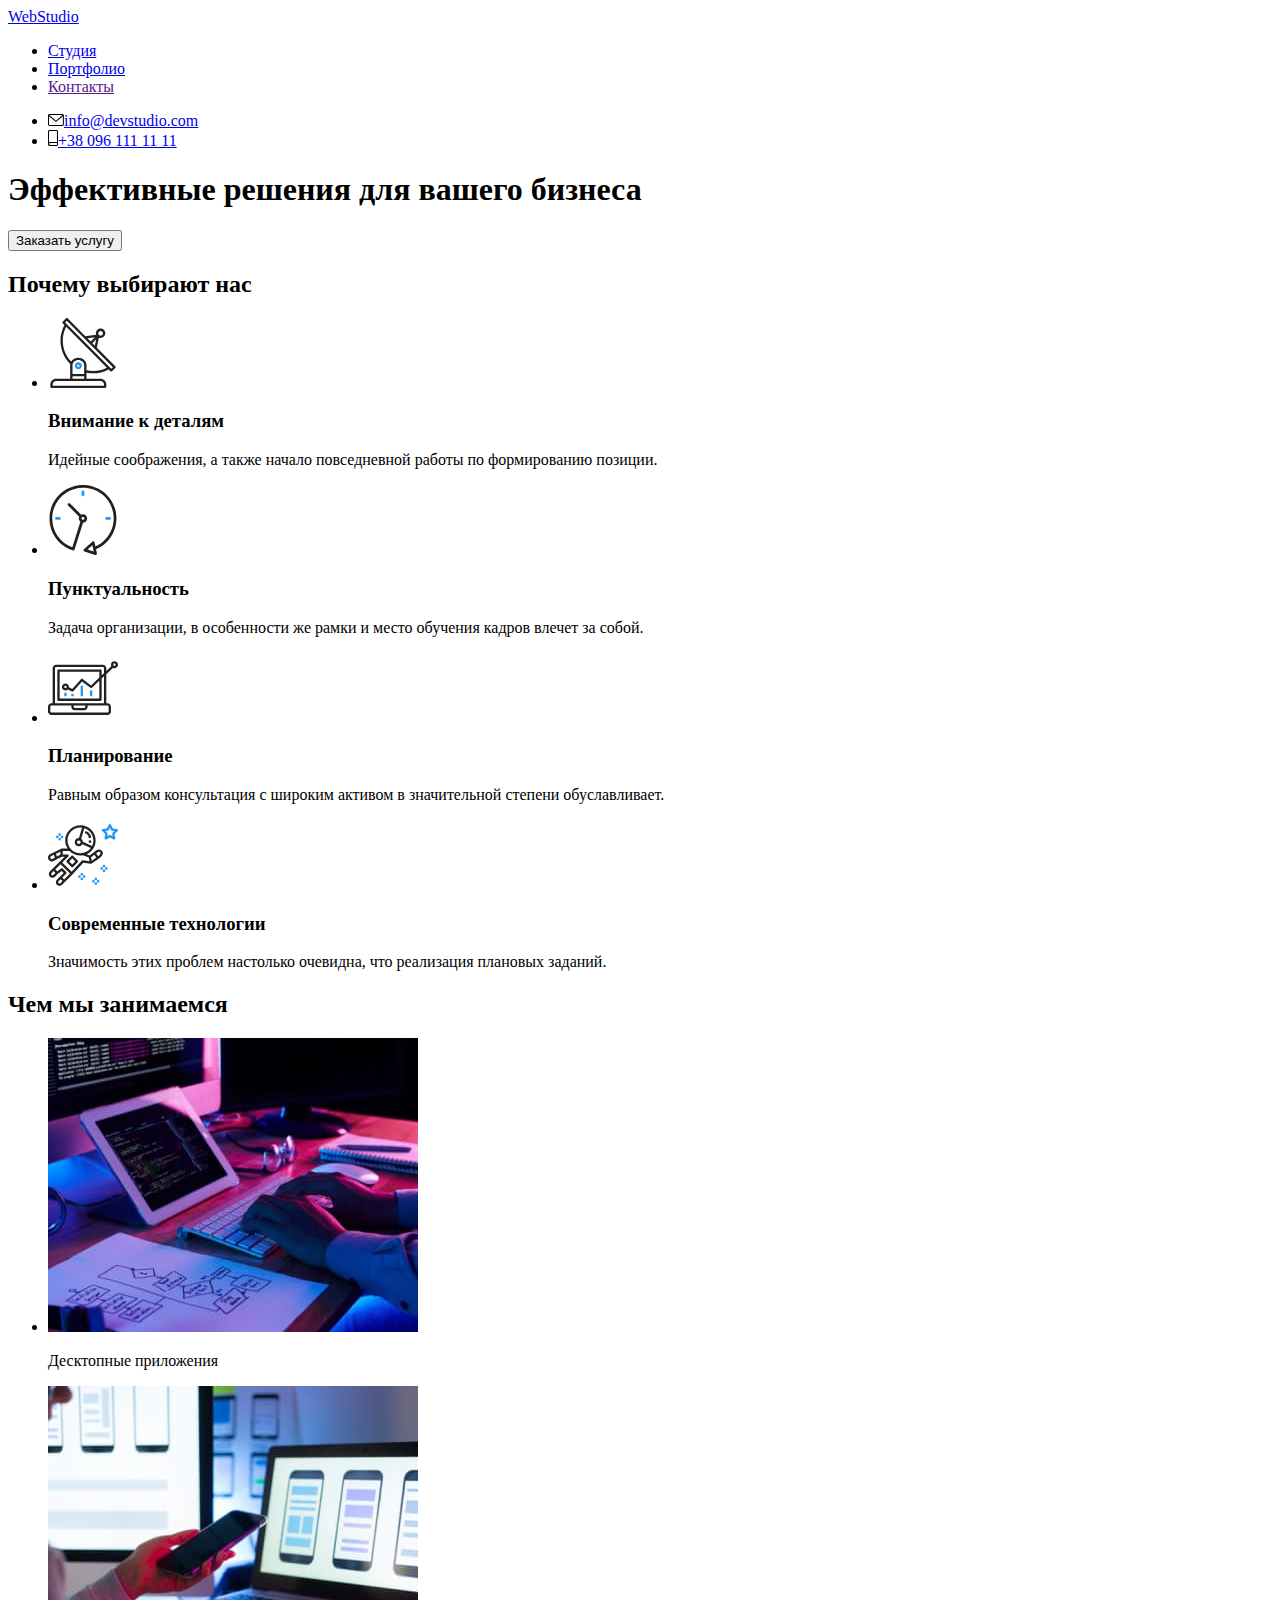
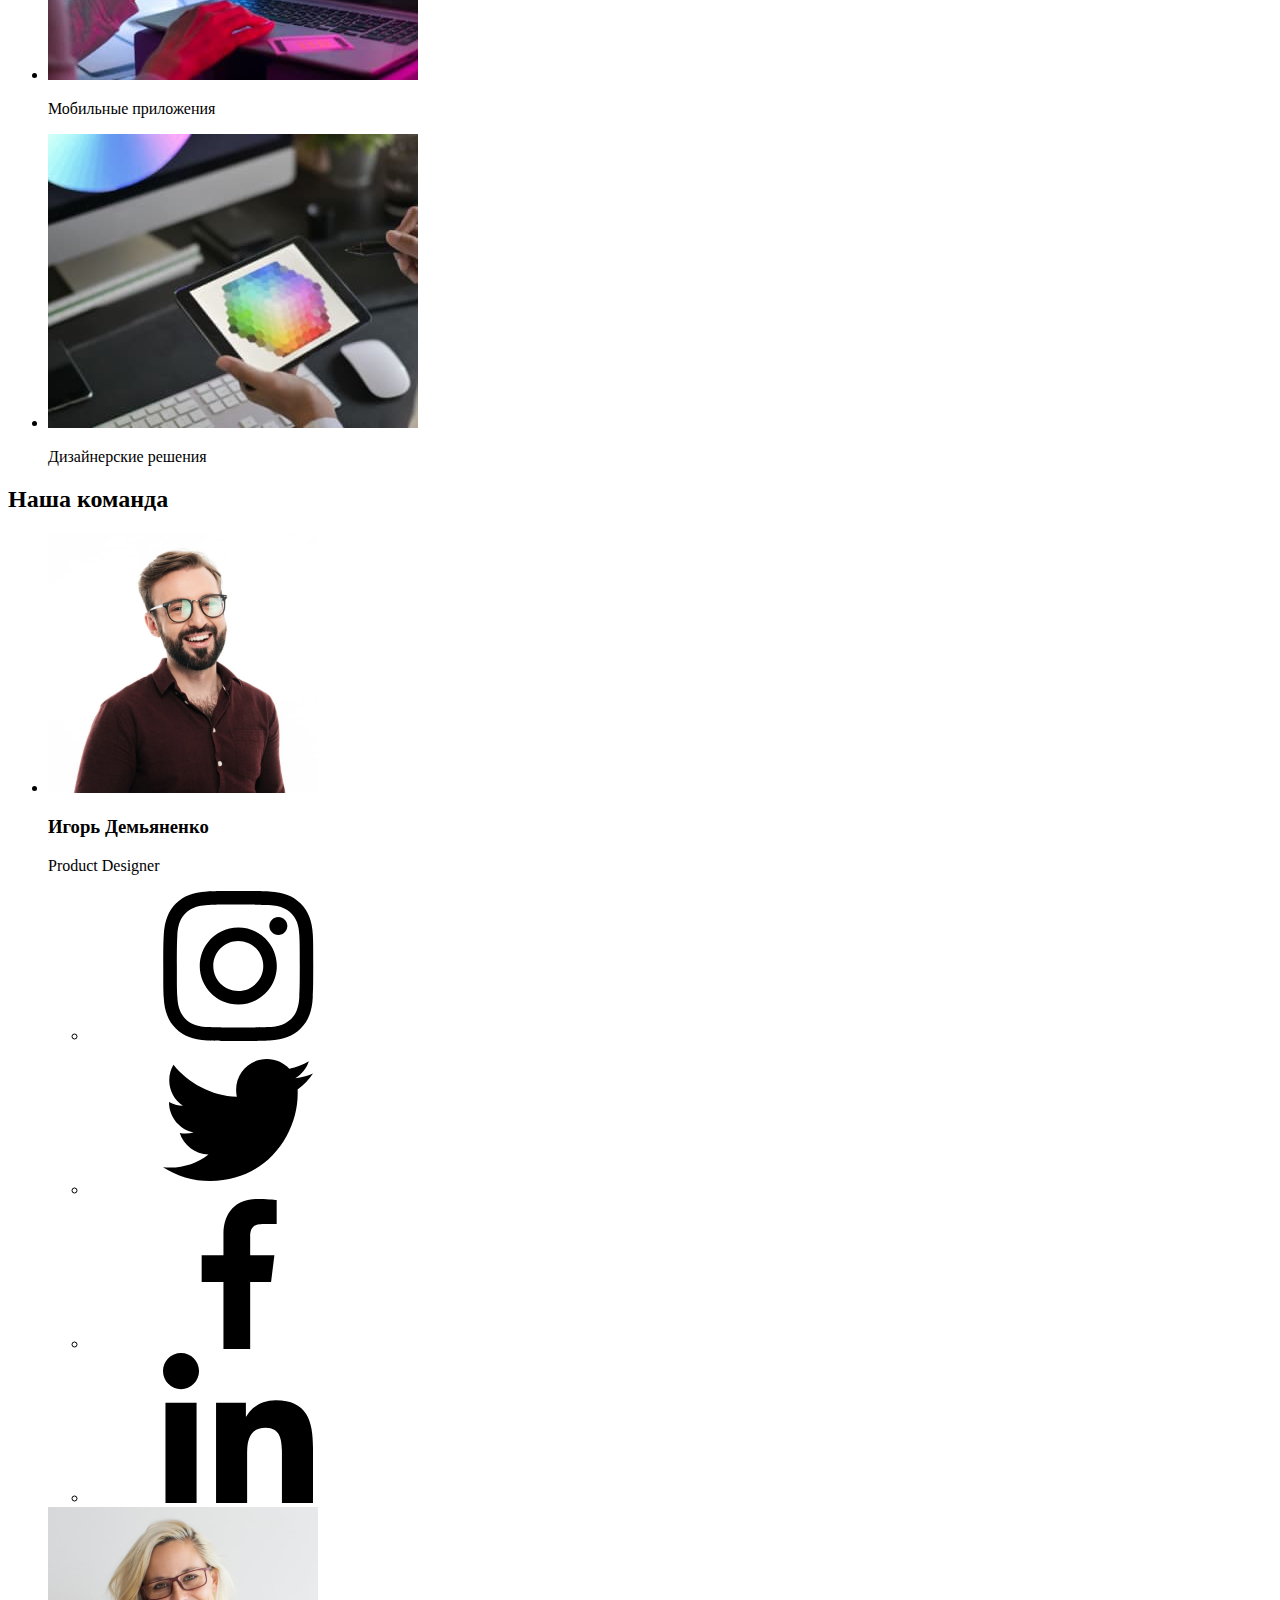
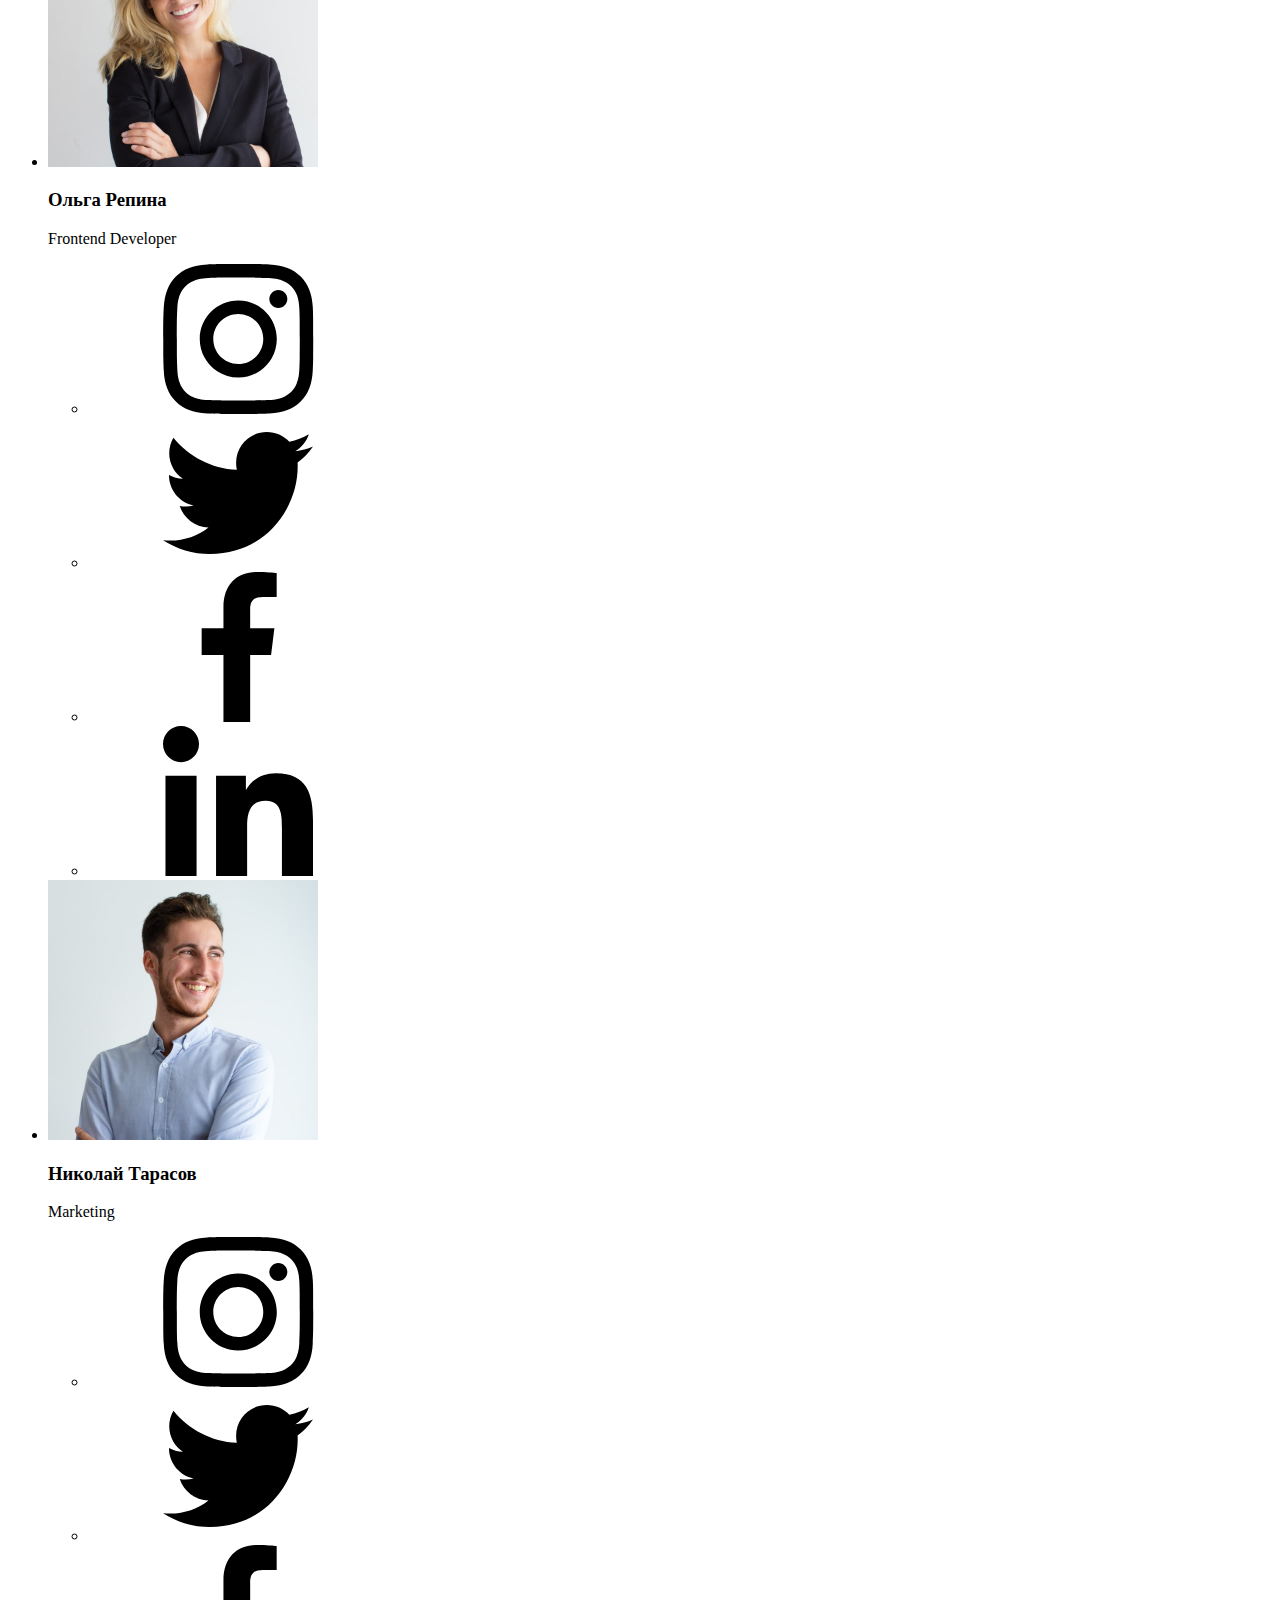
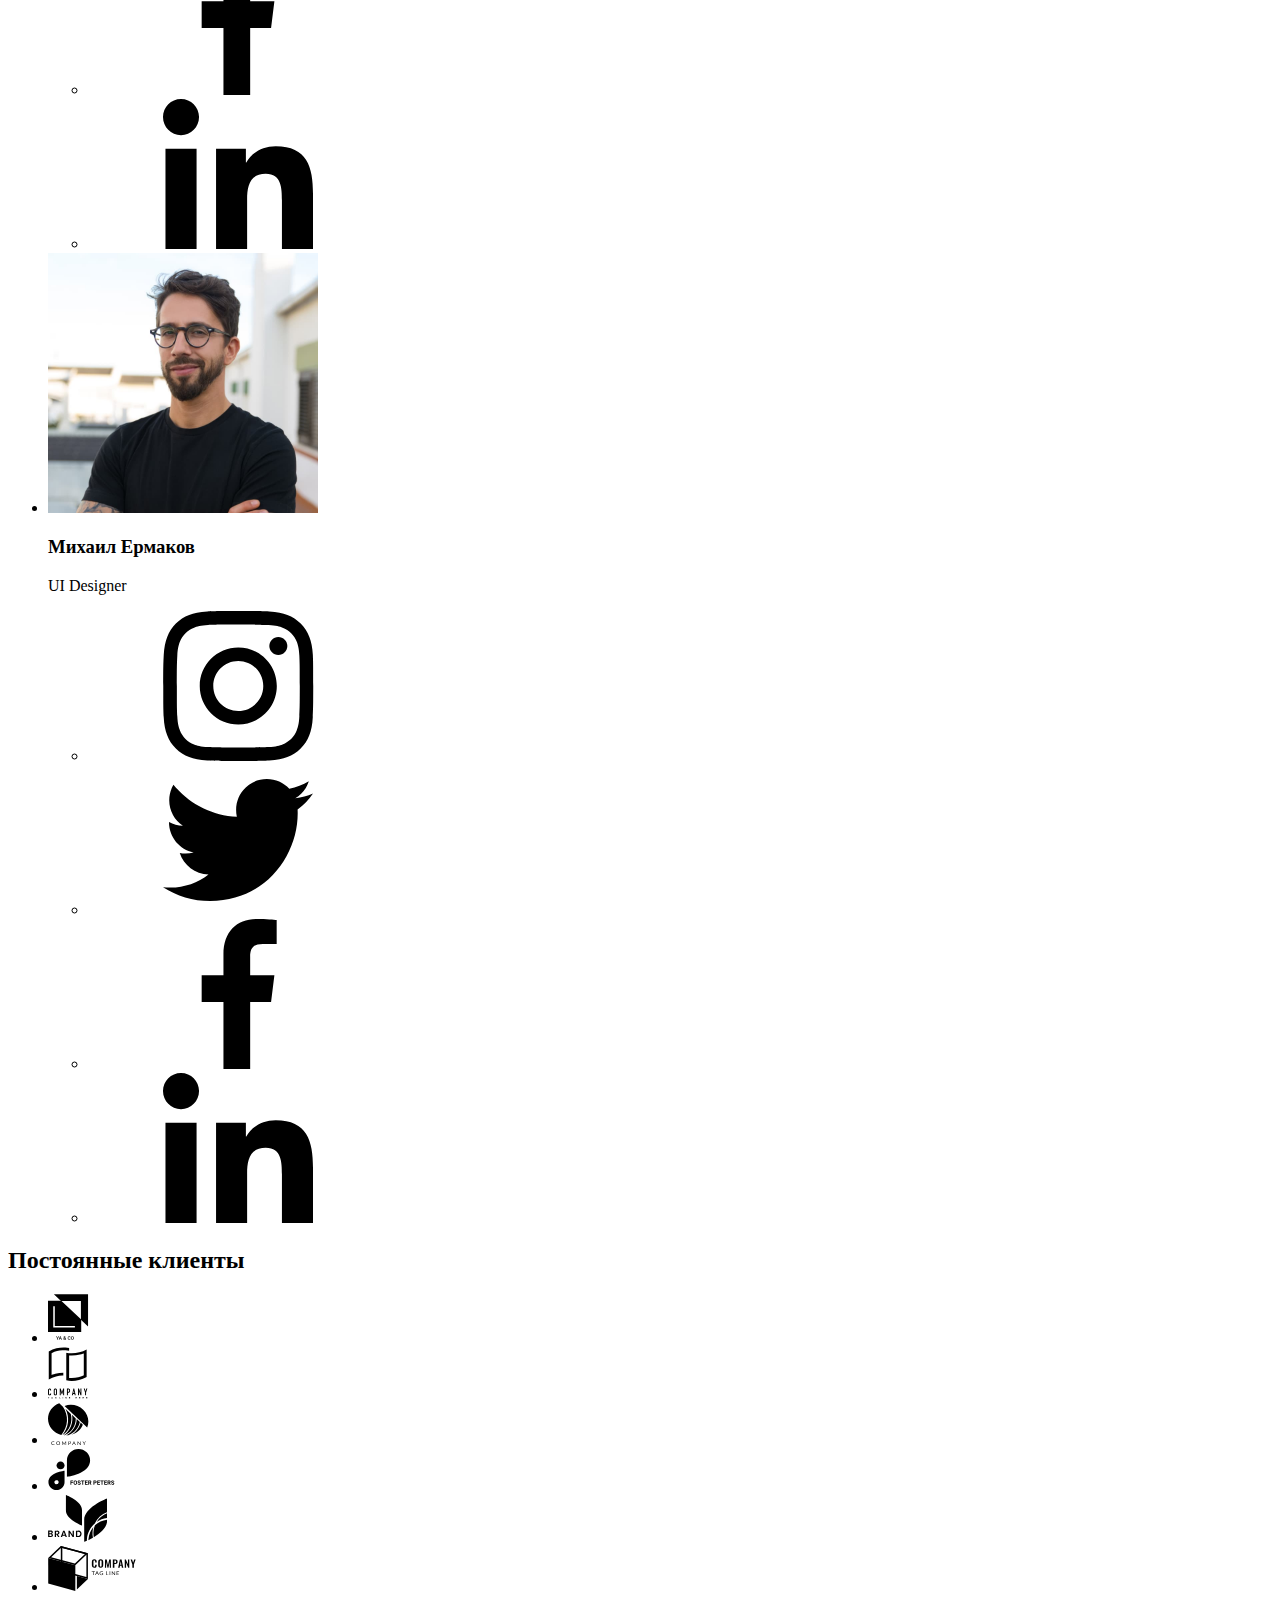
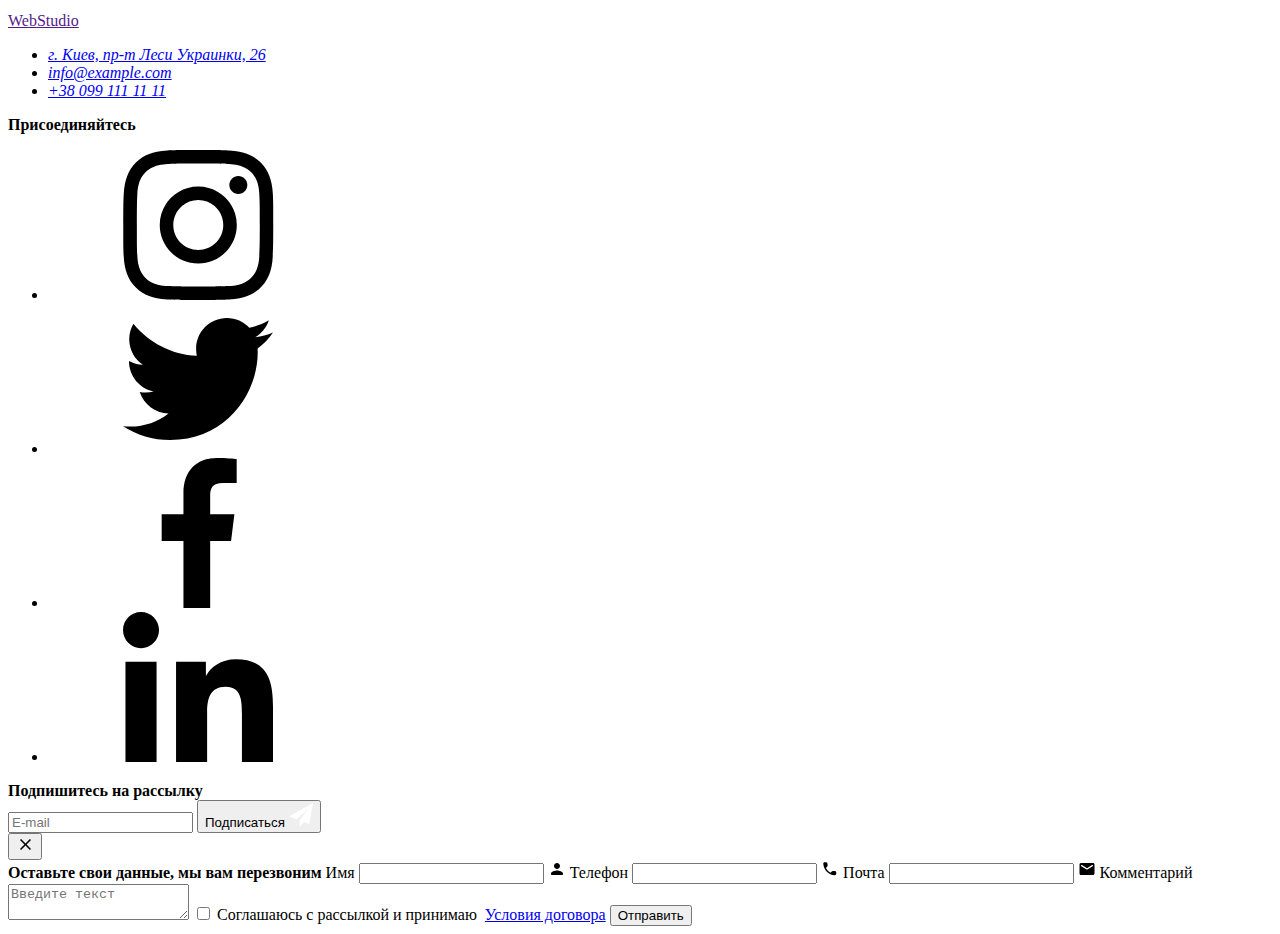
==== index.html @ 3d7a2694 "Добавлена разметка index.html; portfolio.html" ====
<!DOCTYPE html>
<html lang="ru">
  <head>
    <meta charset="UTF-8" />
    <meta http-equiv="X-UA-Compatible" content="IE=edge" />
    <meta name="viewport" content="width=device-width, initial-scale=1.0" />
    <title>Веб студия</title>
    <link rel="preconnect" href="https://fonts.gstatic.com" />
    <link
      href="https://fonts.googleapis.com/css2?family=Raleway:wght@700&family=Roboto:wght@400;500;700;900&display=swap"
      rel="stylesheet"
    />
    <link
      rel="stylesheet"
      href="https://cdnjs.cloudflare.com/ajax/libs/modern-normalize/1.0.0/modern-normalize.min.css"
      integrity="sha512-ISS7cAi1PEhQ8jnbJpJZMd29NlhNj4AWYyLOSp2CE/CsHxTCu+r+t0D2yoJudVrd0/8fTVPUVDzY5Tvli75u/g=="
      crossorigin="anonymous"
    />
    <link rel="stylesheet" href="./css/styles.css" />
  </head>
  <body>
    <!-- HEADER -->
    <header class="header">
      <div class="container">
        <nav class="nav">
          <a class="logo link" href="./index.html" lang="en">Web<span class="logo-black">Studio</span>
          </a>
          <ul class="nav-list list">
            <li class="nav-item">
              <a class="nav-link link current" href="./index.html">Студия</a>
            </li>
            <li class="nav-item">
              <a class="nav-link link" href="./portfolio.html">Портфолио</a>
            </li>
            <li class="nav-item">
              <a class="nav-link link" href="">Контакты</a>
            </li>
          </ul>
        </nav>
        <ul class="contact-list list">
          <li class="contact-item">
            <a class="contact-link link" href="mailto:info@devstudio.com">
              <svg class="contact-icon mail-icon" width="16px" height="12px">
                <use href="./images/sprite.svg#envelope"></use>
              </svg>info@devstudio.com
            </a>
          </li>
          <li class="contact-item">
            <a class="contact-link  link" href="tel:+380961111111">
              <svg class="contact-icon tel-icon" width="10px" height="16px">
                <use href="./images/sprite.svg#smartphone"></use>
              </svg>+38 096 111 11 11
            </a>
          </li>
        </ul>
      </div>
    </header>

    <main>
      <!-- HERO -->
      <section class="hero">
       <div class="container">
          <h1 class="hero-title">Эффективные решения для вашего бизнеса</h1>
          <button class="modal-button" type="button" data-modal-open>Заказать услугу</button>
       </div>
      </section>
      <!-- ABOUT -->
      <section class="about">
       <div class="container">
          <h2 class="section-title visually-hidden">Почему выбирают нас</h2>
          <ul class="about-list list">
            <li class="about-item">
              <div class="about-item-icon">
                <svg class="item-icon" width="70px" height="70px">
                  <use href="./images/sprite.svg#icon-antenna"></use>
                </svg>
              </div>
              <h3 class="about-item-title">Внимание к деталям</h3>
              <p class="about-item-description">
                Идейные соображения, а также начало повседневной работы по
                формированию позиции.
              </p>
            </li>
            <li class="about-item">
              <div class="about-item-icon">
                <svg class="item-icon" width="70px" height="70px">
                  <use href="./images/sprite.svg#icon-clock"></use>
                </svg>
              </div>
              <h3 class="about-item-title">Пунктуальность</h3>
              <p class="about-item-description">
                Задача организации, в особенности же рамки и место обучения кадров
                влечет за собой.
              </p>
            </li>
            <li class="about-item">
             <div class="about-item-icon">
                <svg class="item-icon" width="70px" height="70px">
                  <use href="./images/sprite.svg#icon-diagram"></use>
                </svg>
             </div>
              <h3 class="about-item-title">Планирование</h3>
              <p class="about-item-description">
                Равным образом консультация с широким активом в значительной
                степени обуславливает.
              </p>
            </li>
            <li class="about-item">
             <div class="about-item-icon">
                <svg class="item-icon" width="70px" height="70px">
                  <use href="./images/sprite.svg#icon-astronaut"></use>
                </svg>
             </div>
              <h3 class="about-item-title">Современные технологии</h3>
              <p class="about-item-description">
                Значимость этих проблем настолько очевидна, что реализация
                плановых заданий.
              </p>
            </li>
          </ul>
       </div>
      </section>
      <!-- SERVICES -->
      <section class="services">
        <div class="container">
          <h2 class="section-title">Чем мы занимаемся</h2>
          <ul class="services-list list">
            <li class="services-item">
              <img src="./images/services/img.jpeg" alt="верстка сайта" width="370" height="294" />
              <p class="services-item-overlay">Десктопные приложения</p>
            </li>
            <li class="services-item">
              <img src="./images/services/img-1.jpeg" alt="мобильная адаптация сайта" width="370" height="294" />
              <p class="services-item-overlay">Мобильные приложения</p>
            </li>
            <li class="services-item">
              <img src="./images/services/img-2.jpeg" alt="создание дизайна сайта" width="370" height="294" />
              <p class="services-item-overlay">Дизайнерские решения</p>
            </li>
          </ul>
        </div>
      </section>
      <!-- OUR TEAM -->
      <section class="team">
        <div class="container">
          <h2 class="section-title">Наша команда</h2>
          <ul class="team-list list">
            <li class="team-card">
              <img src="./images/team/img.jpeg" alt="Фото Игорь Демьяненко" width="270" height="260" />
              <div class="team-card-content">
                <h3 class="team-title">Игорь Демьяненко</h3>
              <p class="team-description" lang="en">Product Designer</p>
              <ul class="social-list list">
                <li class="social-list-item">
                  <a href="#" class="social-list-link link">
                    <svg class="social-list-icon team-icon">
                      <use href="./images/sprite.svg#instagram"></use>
                    </svg>
                  </a>
                </li>
                <li class="social-list-item">
                  <a href="#" class="social-list-link link">
                    <svg class="social-list-icon team-icon">
                      <use href="./images/sprite.svg#twitter"></use>
                    </svg>
                  </a>
                </li>
                <li class="social-list-item">
                  <a href="#" class="social-list-link link">
                    <svg class="social-list-icon team-icon">
                      <use href="./images/sprite.svg#facebook"></use>
                    </svg>
                  </a>
                </li>
                <li class="social-list-item">
                  <a href="#" class="social-list-link link">
                    <svg class="social-list-icon team-icon">
                      <use href="./images/sprite.svg#linkedin"></use>
                    </svg>
                  </a>
                </li>
              </ul>
              </div>
            </li>
            <li class="team-card">
              <img src="./images/team/img-1.jpeg" alt="фото Ольга Репина" width="270" height="260" />
              <div class="team-card-content">
                <h3 class="team-title">Ольга Репина</h3>
              <p class="team-description" lang="en">Frontend Developer</p>
              <ul class="social-list list">
                <li class="social-list-item">
                  <a href="#" class="social-list-link link">
                    <svg class="social-list-icon team-icon">
                      <use href="./images/sprite.svg#instagram"></use>
                    </svg>
                  </a>
                </li>
                <li class="social-list-item">
                  <a href="#" class="social-list-link link">
                    <svg class="social-list-icon team-icon">
                      <use href="./images/sprite.svg#twitter"></use>
                    </svg>
                  </a>
                </li>
                <li class="social-list-item">
                  <a href="#" class="social-list-link link">
                    <svg class="social-list-icon team-icon">
                      <use href="./images/sprite.svg#facebook"></use>
                    </svg>
                  </a>
                </li>
                <li class="social-list-item">
                  <a href="#" class="social-list-link link">
                    <svg class="social-list-icon team-icon">
                      <use href="./images/sprite.svg#linkedin"></use>
                    </svg>
                  </a>
                </li>
              </ul>
              </div>
            </li>
            <li class="team-card">
              <img src="./images/team/img-2.jpeg" alt="фото Николай Тарасов" width="270" height="260" />
              <div class="team-card-content">
                <h3 class="team-title">Николай Тарасов</h3>
              <p class="team-description" lang="en">Marketing</p>
              <ul class="social-list list">
                <li class="social-list-item">
                  <a href="#" class="social-list-link link">
                    <svg class="social-list-icon team-icon">
                      <use href="./images/sprite.svg#instagram"></use>
                    </svg>
                  </a>
                </li>
                <li class="social-list-item">
                  <a href="#" class="social-list-link link">
                    <svg class="social-list-icon team-icon">
                      <use href="./images/sprite.svg#twitter"></use>
                    </svg>
                  </a>
                </li>
                <li class="social-list-item">
                  <a href="#" class="social-list-link link">
                    <svg class="social-list-icon team-icon">
                      <use href="./images/sprite.svg#facebook"></use>
                    </svg>
                  </a>
                </li>
                <li class="social-list-item">
                  <a href="#" class="social-list-link link">
                    <svg class="social-list-icon team-icon">
                      <use href="./images/sprite.svg#linkedin"></use>
                    </svg>
                  </a>
                </li>
              </ul>
              </div>
            </li>
            <li class="team-card">
              <img src="./images/team/img-3.jpeg" alt="фото Михаил Ермаков" width="270" height="260" />
              <div class="team-card-content">
                <h3 class="team-title">Михаил Ермаков</h3>
              <p class="team-description" lang="en">UI Designer</p>
              <ul class="social-list list">
                <li class="social-list-item">
                  <a href="#" class="social-list-link link">
                    <svg class="social-list-icon team-icon">
                      <use href="./images/sprite.svg#instagram"></use>
                    </svg>
                  </a>
                </li>
                <li class="social-list-item">
                  <a href="#" class="social-list-link link">
                    <svg class="social-list-icon team-icon">
                      <use href="./images/sprite.svg#twitter"></use>
                    </svg>
                  </a>
                </li>
                <li class="social-list-item">
                  <a href="#" class="social-list-link link">
                    <svg class="social-list-icon team-icon">
                      <use href="./images/sprite.svg#facebook"></use>
                    </svg>
                  </a>
                </li>
                <li class="social-list-item">
                  <a href="#" class="social-list-link link">
                    <svg class="social-list-icon team-icon">
                      <use href="./images/sprite.svg#linkedin"></use>
                    </svg>
                  </a>
                </li>
              </ul>
              </div>
            </li>
          </ul>
        </div>
      </section>
      <!-- REGULAR CUSTOMERS -->
      <section class="customers">
        <div class="container">
          <h2 class="section-title">Постоянные клиенты</h2>
          <ul class="customer-list list">
            <li class="customer-card ">
              <a class="customer-link link" href="#">
                <svg class="icon-logo" width="44.27px" height="49.23px">
                  <use href="./images/sprite.svg#icon-logo-1" ></use>
                </svg>
              </a>
            </li>
            <li class="customer-card">
              <a class="customer-link link" href="#">
                <svg class="icon-logo" width="40px" height="52px">
                  <use href="./images/sprite.svg#icon-logo-2" ></use>
                </svg>
              </a>
            </li>
            <li class="customer-card">
              <a class="customer-link link" href="#">
                <svg class="icon-logo" width="41px" height="42.6px">
                  <use href="./images/sprite.svg#icon-logo-3" ></use>
                </svg>
              </a>
            </li>
            <li class="customer-card">
              <a class="customer-link link" href="#">
                <svg class="icon-logo" width="79.66px" height="42.02px">
                  <use href="./images/sprite.svg#icon-logo-4" ></use>
                </svg>
              </a>
            </li>
            <li class="customer-card">
              <a class="customer-link link" href="#">
                <svg class="icon-logo" width="59px" height="47px">
                  <use href="./images/sprite.svg#icon-logo-5" ></use>
                </svg>
              </a>
            </li>
            <li class="customer-card ">
              <a class="customer-link link" href="#">
                <svg class="icon-logo" width="88.48px" height="45.44px">
                  <use href="./images/sprite.svg#icon-logo-6"></use>
                </svg>
              </a>
            </li>
          </ul>
        </div>

      </section>
    </main>
    <!-- FOOTER -->
    <footer class="footer">
     <div class="container">
        <div class="footer-contacts">
          <a class="logo link" href="" lang="en">Web<span class="logo-white">Studio</span>
          </a>
          <address class="address">
            <ul class="footer-contact-list list">
              <li class="footer-contact-item">
                <a class="address-link link" href="https://goo.gl/maps/NgNXpfJPbguRKjWw9" target="_blank"
                  rel="noreferrer noopener">г. Киев, пр-т Леси Украинки, 26
                </a>
              </li>
              <li class="footer-contact-item">
                <a class="footer-contact-link link" href="mailto:info@example.com">info@example.com
                </a>
              </li>
              <li class="footer-contact-item">
                <a class="footer-contact-link link" href="tel:+380991111111">+38 099 111 11 11
                </a>
              </li>
            </ul>
          </address>
        </div>
        <div class="social">
          <b class="join">Присоединяйтесь</b>
          <ul class="social-list list">
            <li class="social-list-item">
              <a href="#" class="social-list-link link">
                <svg class="social-list-icon footer-icon">
                  <use href="./images/sprite.svg#instagram"></use>
                </svg>
              </a>
            </li>
            <li class="social-list-item">
              <a href="#" class="social-list-link link">
                <svg class="social-list-icon footer-icon">
                  <use href="./images/sprite.svg#twitter"></use>
                </svg>
              </a>
            </li>
            <li class="social-list-item">
              <a href="#" class="social-list-link link">
                <svg class="social-list-icon footer-icon">
                  <use href="./images/sprite.svg#facebook"></use>
                </svg>
              </a>
            </li>
            <li class="social-list-item">
              <a href="#" class="social-list-link link">
                <svg class="social-list-icon footer-icon">
                  <use href="./images/sprite.svg#linkedin"></use>
                </svg>
              </a>
            </li>
          </ul>
        </div>
        <div class="signup">
          <b class="join">Подпишитесь на рассылку</b>
          <div class="signup-form-wrapper">
            <form class="signup-form" action="#">
              <label class="signup-form-field">
                <input class="signup-form-input" type="email" name="user-email" placeholder="E-mail" required>
              </label>
              <button class="signup-form-btn" type="submit">
                Подписаться
                <svg class="btn-icon" width="24px" height="24px">
                  <use href="./images/sprite.svg#icon-send"></use>
                </svg>
              </button>
            </form>
          </div>
        </div>
     </div>
    </footer>
    <div class="backdrop is-hidden" data-modal>
      <div class="modal">
        <!-- <p>Lorem ipsum dolor sit, amet consectetur adipisicing elit. Expedita nisi velit voluptate ex. Distinctio, quaerat laboriosam assumenda dolores, inventore est corporis quos, expedita laudantium aperiam a? Omnis, possimus expedita? Iusto?</p> -->
        <button type="button" class="modal-close-btn" data-modal-close>
          <svg class="close-icon" width="18px"' height="18px">
            <use href="./images/sprite.svg#icon-close-black"></use>
          </svg>
        </button>
        <form action="#" class="modal-form">
          <b class="callback">Оставьте свои данные, мы вам перезвоним</b>
          <label class="modal-form-field">
            Имя
            <span class="modal-form-input-wrapper">
              <input type="text" name="user-name" class="modal-form-input" required minlength="2">
              <svg class="modal-form-icon" width="18px"' height="18px">
                <use href="./images/sprite.svg#icon-person-form"></use>
              </svg>
            </span>
          </label>
          <label class="modal-form-field">
            Телефон
            <span class="modal-form-input-wrapper">
              <input type="tel" name="user-phone" class="modal-form-input" required pattern="[0-9]{3}[0-9]{3}[0-9]{2}[0-9]{2}" title="096-111-11-11">
              <svg class="modal-form-icon" width="18px"' height="18px">
                <use href="./images/sprite.svg#icon-phone-form"></use>
              </svg>
            </span>
          </label>
          <label class="modal-form-field">
            Почта
            <span class="modal-form-input-wrapper">
              <input type="email" name="user-email" class="modal-form-input" required>
              <svg class="modal-form-icon" width="18px"' height="18px">
                <use href="./images/sprite.svg#icon-email-form"></use>
              </svg>
            </span>
          </label>
          <label class="modal-form-field">
            Комментарий
           <span class="modal-form-input-wrapper">
              <textarea name="user-message" class="modal-form-message" placeholder="Введите текст"></textarea>
           </span>
          </label>
          <input type="checkbox" id="user-term" name="user-term" class="modal-form-term visually-hidden " required>
          <label for="user-term" class="modal-form-check-desc">
            Соглашаюсь с рассылкой и принимаю&nbsp;
            <a href="#" class="term-link">Условия договора</a>
          </label>
          <button type="submit" class="modal-form-btn">Отправить</button>
        </form>
      </div>
    </div>
    <script src="./js/modal.js"></script>
  </body>
</html>
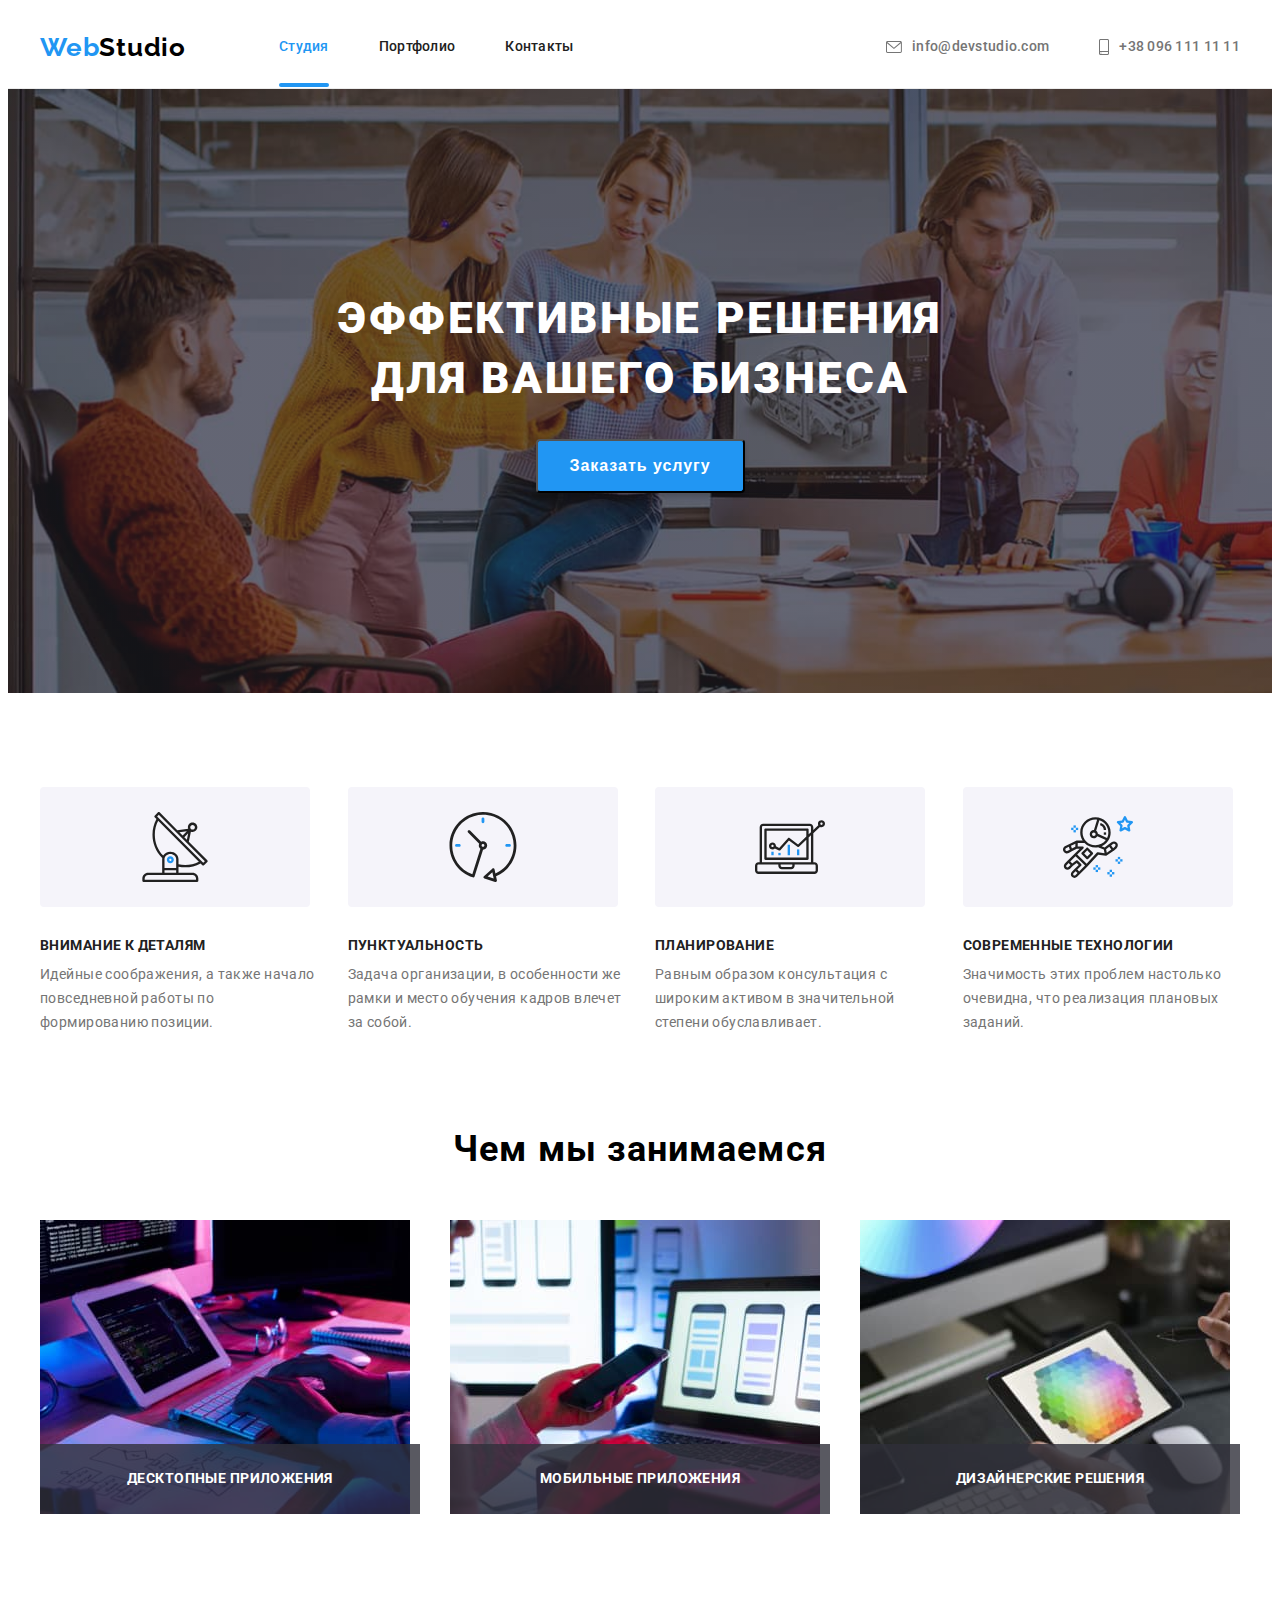
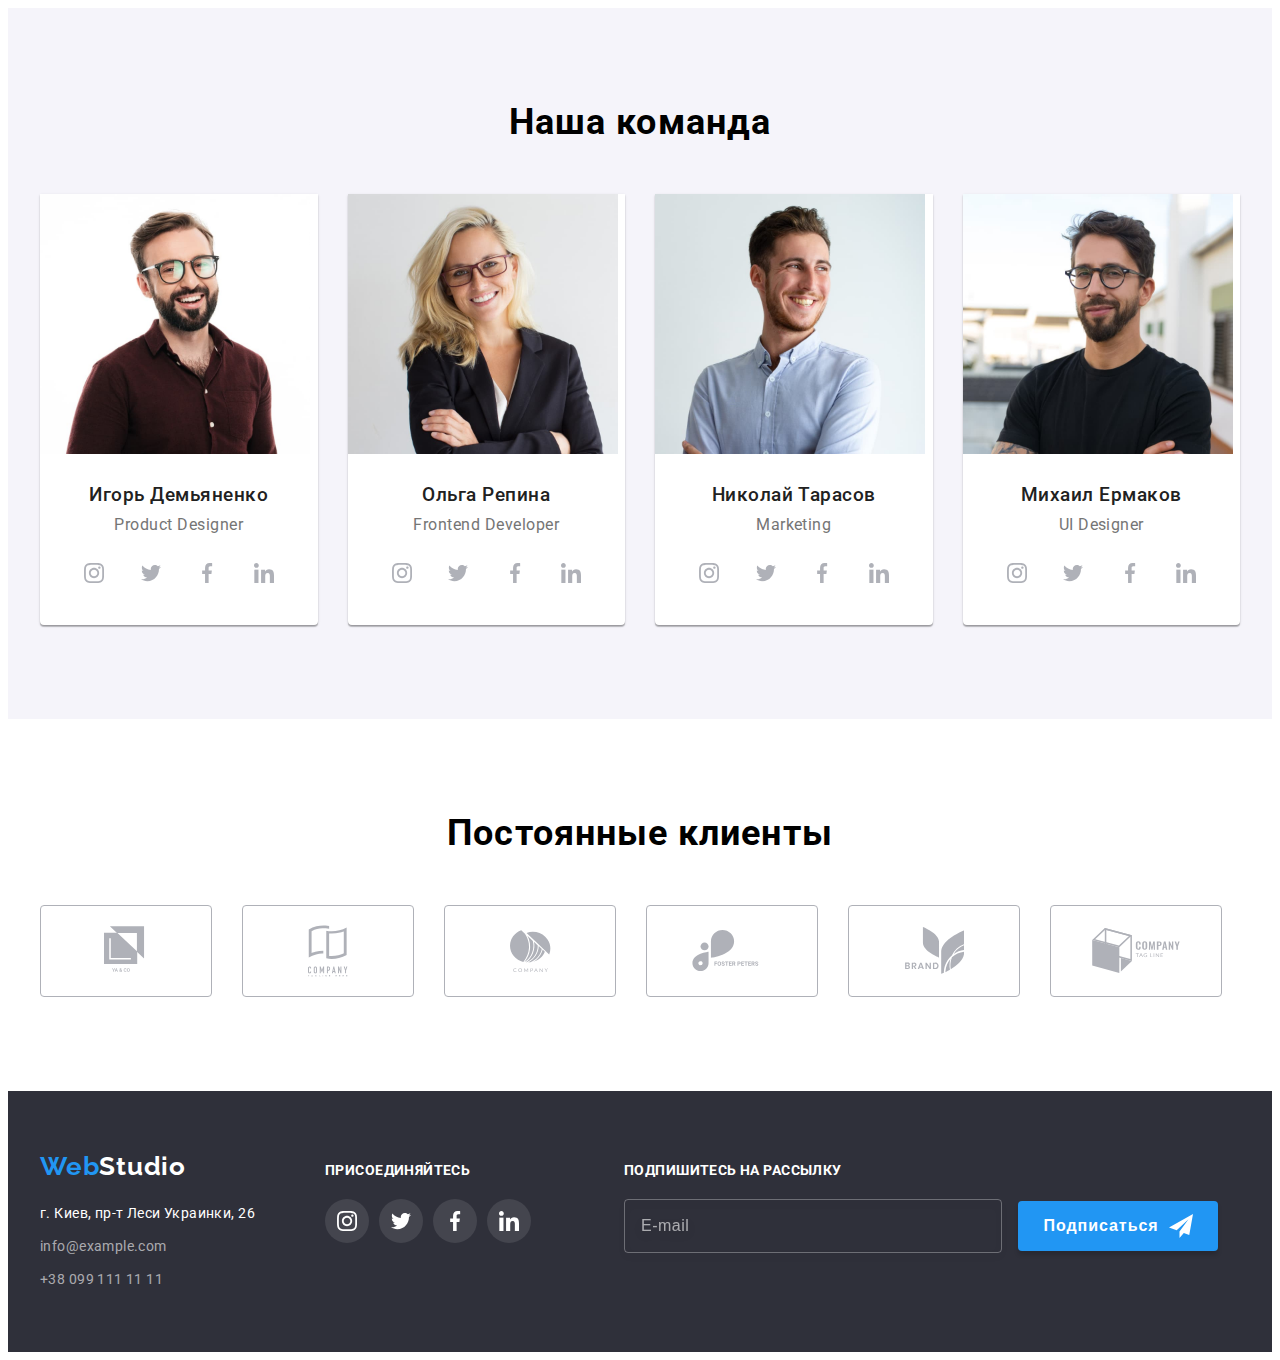
==== commit c07a1007: "проведена работа с архитектурой sass" ====
--- a/index.html
+++ b/index.html
@@ -16,7 +16,7 @@
       integrity="sha512-ISS7cAi1PEhQ8jnbJpJZMd29NlhNj4AWYyLOSp2CE/CsHxTCu+r+t0D2yoJudVrd0/8fTVPUVDzY5Tvli75u/g=="
       crossorigin="anonymous"
     />
-    <link rel="stylesheet" href="./css/styles.css" />
+    <link rel="stylesheet" href="./css/main.min.css" />
   </head>
   <body>
     <!-- HEADER -->
@@ -432,7 +432,7 @@
           </svg>
         </button>
         <form action="#" class="modal-form">
-          <b class="callback">Оставьте свои данные, мы вам перезвоним</b>
+          <b class="modal-form-title">Оставьте свои данные, мы вам перезвоним</b>
           <label class="modal-form-field">
             Имя
             <span class="modal-form-input-wrapper">
--- a/css/main.min.css
+++ b/css/main.min.css
@@ -0,0 +1,2 @@
+:root{--main-font: "Roboto", sans-serif;--secondary-font: "Raleway", sans-serif;--body-bg-dark: #2f303a;--body-bg-accent: #f5f4fa;--primary-text-color: #212121;--secondary-text-color: #757575;--accent-color: #2196f3;--white-color: #ffffff;--black-color: #000000;--section-pt: 94px;--section-pb: 94px;--card-gap: 30px;--icon-color: #afb1b8;--cubik: cubic-bezier(0.4, 0, 0.2, 1)}.visually-hidden{position:absolute !important;clip:rect(1px 1px 1px 1px);clip:rect(1px, 1px, 1px, 1px);padding:0 !important;border:0 !important;height:1px !important;width:1px !important;overflow:hidden}body{font-family:var(--main-font);background-color:var(--white-color)}h1,h2,h3,h4,h5,h6,p{margin:0}ul,ol{margin:0;padding:0}img{display:block;max-width:100%;height:auto}.link{text-decoration:none}.list{list-style:none}.address{font-style:normal}.container{width:1200px;margin:0 auto;padding-left:15px;padding-right:15px}.modal-button{min-width:200px;padding:10px 32px;border-radius:4px;box-shadow:0px 4px 4px rgba(0,0,0,0.15);background-color:var(--accent-color);font-weight:700;font-size:16px;line-height:1.87;letter-spacing:0.06em;color:var(--white-color)}.section-title{margin-bottom:50px;font-weight:700;font-size:36px;line-height:1.16;text-align:center;letter-spacing:0.03em}.social-list{display:flex;justify-content:space-between}.social-list-item{display:flex}.social-list-item:not(:last-child){margin-right:10px}.social-list-link{display:flex;align-items:center;justify-content:center;width:44px;height:44px;border-radius:50%;background-color:rgba(255,255,255,0.1);outline:none;transition:background-color 250ms var(--cubik)}.social-list-link:hover,.social-list-link:focus{background-color:var(--accent-color)}.social-list-icon{width:20px;height:20px;transition:fill 250ms var(--cubik)}.social-list-link:hover .social-list-icon,.social-list-link:focus .social-list-icon{fill:var(--white-color)}.logo{font-family:var(--secondary-font);font-weight:700;font-size:26px;line-height:1.19;letter-spacing:0.03em;color:var(--accent-color)}.nav-list .current{position:relative;color:var(--accent-color)}.current::after{position:absolute;bottom:-33px;display:block;content:"";width:100%;height:4px;background-color:var(--accent-color);border-radius:2px}.backdrop{position:fixed;top:0;left:0;width:100vw;height:100vh;background-color:rgba(0,0,0,0.2);transition:opacity 250ms var(--cubik),transform 250ms var(--cubik),visibility 250ms var(--cubik)}.modal{position:absolute;top:50%;left:50%;transform:translate(-50%, -50%);width:528px;height:581px;background-color:var(--white-color)}.modal-close-btn{position:absolute;top:8px;right:8px;width:30px;height:30px;background:var(--white-color);border:1px solid rgba(0,0,0,0.1);border-radius:50%;cursor:pointer}.modal-close-btn .close-icon{position:absolute;top:50%;left:50%;transform:translate(-50%, -50%);transition:fill 250ms var(--cubik)}.modal-close-btn:focus .close-icon,.modal-close-btn:hover .close-icon{fill:var(--accent-color)}.is-hidden{opacity:0;visibility:hidden;pointer-events:none;transform:scale(1.5)}.modal-form-title{font-weight:700;font-size:20px;line-height:1.15;text-align:center;letter-spacing:0.03em;margin-bottom:15px;color:var(--primary-text-color)}.modal-form{display:flex;flex-direction:column;padding:40px}.modal-form-field{margin-bottom:10px;font-size:12px;line-height:1.16;letter-spacing:0.01em;color:var(--secondary-text-color)}.modal-form-input-wrapper{position:relative;display:block;margin-top:4px}.modal-form-input{width:100%;height:40px;border:1px solid rgba(33,33,33,0.2);border-radius:4px;padding-left:42px;transition:border-color 250ms var(--cubik)}.modal-form-input:focus{outline:none;border-color:var(--accent-color)}.modal-form-icon{position:absolute;top:50%;left:12px;transform:translateY(-50%);transition:fill 250ms var(--cubik);cursor:pointer}.modal-form-input:focus+.modal-form-icon{fill:var(--accent-color)}.modal-form-message{width:100%;height:120px;padding:12px 16px;resize:none;border:1px solid rgba(33,33,33,0.2);border-radius:4px;transition:border-color 250ms var(--cubik)}.modal-form-message:focus{outline:none;border-color:var(--accent-color)}.modal-form-message::placeholder{font-size:12px;line-height:1.16;letter-spacing:0.01em;color:rgba(117,117,117,0.5)}.modal-form-check-desc{display:flex;align-items:center;font-size:14px;line-height:1.71;letter-spacing:0.03em;color:var(--secondary-text-color)}.modal-form-check-desc::before{display:block;content:"";width:16px;height:15px;margin-right:8px;border:2px solid var(--primary-text-color);border-radius:2px;cursor:pointer;transition:border-color 250ms var(--cubik)}.modal-form-term:focus+.modal-form-check-desc::before{border-color:var(--accent-color)}.modal-form-term:checked+.modal-form-check-desc::before{background-image:url(../images/modal/icon-check.svg);background-origin:border-box;border:transparent;border-radius:2px;background-color:var(--accent-color)}.term-link{color:var(--accent-color)}.modal-form-btn{align-self:center;min-width:200px;padding:10px 55px;margin-top:30px;font-weight:700;font-size:16px;line-height:1.87;letter-spacing:0.06em;color:var(--white-color);background:var(--accent-color);box-shadow:0px 4px 4px rgba(0,0,0,0.15);outline:none;border:none;border-radius:4px;transition:background-color 250ms var(--cubik)}.modal-form-btn:hover,.modal-form-btn:focus{background-color:#188ce8}.filter-list{display:flex;justify-content:center;margin-bottom:50px}.filter-item{display:block}.filter-list .filter-item+.filter-item{margin-left:8px}.filter-button{padding:6px 22px;border-radius:4px;border:none;font-weight:500;font-size:16px;line-height:1.62;letter-spacing:0.03em;color:var(--primary-text-color);background-color:var(--body-bg-accent);cursor:pointer;transition:background-color 250ms var(--cubik),color 250ms var(--cubik),box-shadow 250ms var(--cubik)}.filter-button:hover,.filter-button:focus{background-color:var(--accent-color);color:var(--white-color);box-shadow:0px 3px 1px rgba(0,0,0,0.1),0px 1px 2px rgba(0,0,0,0.08),0px 2px 2px rgba(0,0,0,0.12)}.nav .logo{margin-right:93px}.logo-black{color:var(--black-color)}.header{padding-top:24px;padding-bottom:25px;border-bottom:1px solid #ececec;background-color:var(--white-color)}.header .container{display:flex;align-items:center}.nav,.nav-list,.contact-list{display:flex;align-items:center;font-weight:500;font-size:14px;line-height:1.14;letter-spacing:0.02em}.nav-link{color:var(--primary-text-color);transition:color 250ms var(--cubik),fill 250ms var(--cubik)}.nav-list .nav-item+.nav-item,.contact-list .contact-item+.contact-item{margin-left:50px}.contact-list{margin-left:auto}.contact-item{display:flex;text-align:center}.nav-link:hover,.nav-link:focus,.contact-link:hover,.contact-link:focus,.contact-link:hover .contact-icon,.contact-link:focus .contact-icon{color:var(--accent-color);fill:var(--accent-color)}.contact-link{display:inline-flex;align-items:center;color:var(--secondary-text-color);transition:color 250ms var(--cubik),fill 250ms var(--cubik)}.contact-icon{margin-right:10px;align-items:center;fill:currentColor;transition:color 250ms var(--cubik),fill 250ms var(--cubik)}.hero{margin:0 auto;padding-top:200px;padding-bottom:200px;background:var(--body-bg-dark);background-image:linear-gradient(rgba(47,48,58,0.4), rgba(47,48,58,0.4)),url(../images/hero/bg.jpeg);background-repeat:no-repeat;background-size:cover;max-width:1600px}.hero .container{width:696px;text-align:center}.hero-title{margin-bottom:30px;font-weight:900;font-size:44px;line-height:1.36;text-align:center;letter-spacing:0.06em;text-transform:uppercase;color:var(--white-color)}.about{padding-top:var(--section-pt);padding-bottom:var(--section-pb)}.about-list{display:flex;flex-wrap:wrap;margin-left:calc(-1 * var(--card-gap));margin-top:calc(-1 * var(--card-gap))}.about-item{flex-basis:calc(100% / 4 - var(--card-gap));margin-left:var(--card-gap);margin-top:var(--card-gap)}.about-item-icon{display:flex;align-items:center;justify-content:center;width:270px;height:120px;margin-bottom:30px;background-color:var(--body-bg-accent);border-radius:4px}.about-item-title{margin-bottom:10px;font-size:14px;letter-spacing:0.03em;font-weight:700;line-height:1.17;text-transform:uppercase;color:var(--primary-text-color)}.about-item-description{font-size:14px;letter-spacing:0.03em;line-height:1.71;color:var(--secondary-text-color)}.services{padding-bottom:var(--section-pb)}.services-list{display:flex;flex-wrap:wrap;margin-left:calc(-1 * var(--card-gap));margin-top:calc(-1 * var(--card-gap))}.services-item{position:relative;flex-basis:calc(100% / 3 - var(--card-gap));margin-left:var(--card-gap);margin-top:var(--card-gap)}.services-item-overlay{position:absolute;display:flex;align-items:center;justify-content:center;bottom:0;left:0;width:100%;height:70px;font-weight:700;font-size:14px;line-height:1.14;letter-spacing:0.03em;text-transform:uppercase;color:#ffffff;background-color:rgba(47,48,58,0.8)}.team{padding-top:var(--section-pt);padding-bottom:var(--section-pb);background-color:var(--body-bg-accent)}.team-list{display:flex;flex-wrap:wrap;margin-left:calc(-1 * var(--card-gap));margin-top:calc(-1 * var(--card-gap))}.team-card{flex-basis:calc(100% / 4 - var(--card-gap));margin-left:var(--card-gap);margin-top:var(--card-gap);font-size:16px;line-height:1.18;text-align:center;letter-spacing:0.03em;background-color:var(--white-color);box-shadow:0px 1px 3px rgba(0,0,0,0.12),0px 1px 1px rgba(0,0,0,0.14),0px 2px 1px rgba(0,0,0,0.2);border-radius:0px 0px 4px 4px}.team-card-content{padding-top:var(--card-gap);padding-bottom:var(--card-gap);padding-left:32px;padding-right:32px}.team-title{margin-bottom:10px;font-weight:500;color:var(--primary-text-color)}.team-description{margin-bottom:16px;color:var(--secondary-text-color)}.team-icon{fill:var(--icon-color)}.customers{padding-top:var(--section-pt);padding-bottom:var(--section-pb)}.customer-list{display:flex;flex-wrap:wrap;align-items:center}.customer-list .customer-card+.customer-card{margin-left:var(--card-gap)}.customer-link{display:flex;justify-content:center;align-items:center;width:170px;height:90px;border:1px solid var(--icon-color);border-radius:4px;transition:border-color 250ms var(--cubik)}.customer-link:hover,.customer-link:focus{border-color:var(--accent-color)}.icon-logo{fill:var(--icon-color);transition:fill 250ms var(--cubik)}.customer-link:hover .icon-logo,.customer-link:focus .icon-logo{fill:var(--accent-color)}.footer{margin:0 auto;padding-top:60px;padding-bottom:60px;background:var(--body-bg-dark)}.footer .container{display:flex;align-items:baseline}.footer-contact-list{margin-bottom:-9px}.footer-contact-item{margin-bottom:9px}.logo-white{display:inline-block;margin-bottom:20px;color:var(--white-color)}.address{font-size:14px;line-height:1.71;letter-spacing:0.03em}.address-link{color:var(--white-color)}.footer-contact-link{color:rgba(255,255,255,0.6)}.social{margin-left:70px}.join{display:block;margin-bottom:20px;font-weight:700;font-size:14px;line-height:1.14;letter-spacing:00.03em;text-transform:uppercase;color:var(--white-color)}.footer-icon{fill:var(--white-color)}.signup{margin-left:93px}.signup-form-input{height:50px;min-width:358px;margin-right:12px;padding-left:16px;font-size:16px;line-height:1.25;letter-spacing:0.03em;color:var(--white-color);background-color:transparent;outline:none;border:1px solid rgba(255,255,255,0.3);filter:drop-shadow(0px 4px 4px rgba(0,0,0,0.15));border-radius:4px;transition:border-color 250ms var(--cubik)}.signup-form-input:focus{border-color:var(--accent-color)}.signup-form-input::placeholder{font-size:16px;line-height:1.25;letter-spacing:0.03em;color:rgba(255,255,255,0.6)}.signup-form-btn{display:inline-flex;align-items:center;justify-content:center;width:200px;height:50px;font-weight:700;font-size:16px;line-height:1.87;text-align:center;letter-spacing:0.06em;color:var(--white-color);background:var(--accent-color);box-shadow:0px 4px 4px rgba(0,0,0,0.15);outline:none;border:none;border-radius:4px;cursor:pointer;transition:background-color 250ms var(--cubik)}.btn-icon{margin-left:10px}.signup-form-btn:hover,.signup-form-btn:focus{background-color:#188ce8}.gallery{padding-top:var(--section-pt);padding-bottom:var(--section-pb)}.gallery-list{display:flex;flex-wrap:wrap;margin-top:calc(-1 * var(--card-gap));margin-left:calc(-1 * var(--card-gap))}.gallery-card{flex-basis:calc(100% / 3 - var(--card-gap));margin-left:var(--card-gap);margin-top:var(--card-gap);border:0;background-color:var(--white-color);transition:box-shadow 250ms var(--cubik)}.gallery-card:hover{box-shadow:0px 1px 1px rgba(0,0,0,0.12),0px 4px 4px rgba(0,0,0,0.06),1px 4px 6px rgba(0,0,0,0.16)}.card-thumb{position:relative;overflow:hidden}.card-thumb-overlay{position:absolute;top:0;left:0;width:100%;height:100%;font-size:18px;line-height:1.56;letter-spacing:0.03em;color:var(--white-color);padding:63px 24px;background-color:rgba(33,150,243,0.9);overflow:scroll;transform:translateY(100%);transition:transform 250ms var(--cubik)}.card-link:hover .card-thumb-overlay,.card-link:focus .card-thumb-overlay{transform:translateY(0)}.card-content{padding:20px 24px;border:1px solid #eeeeee;border-top:none}.gallery-card-title{font-weight:700;font-size:18px;line-height:2;letter-spacing:0.06em;color:var(--primary-text-color)}.gallery-card-description{font-size:16px;line-height:1.87;letter-spacing:0.03em;color:var(--secondary-text-color)}
+/*# sourceMappingURL=main.min.css.map */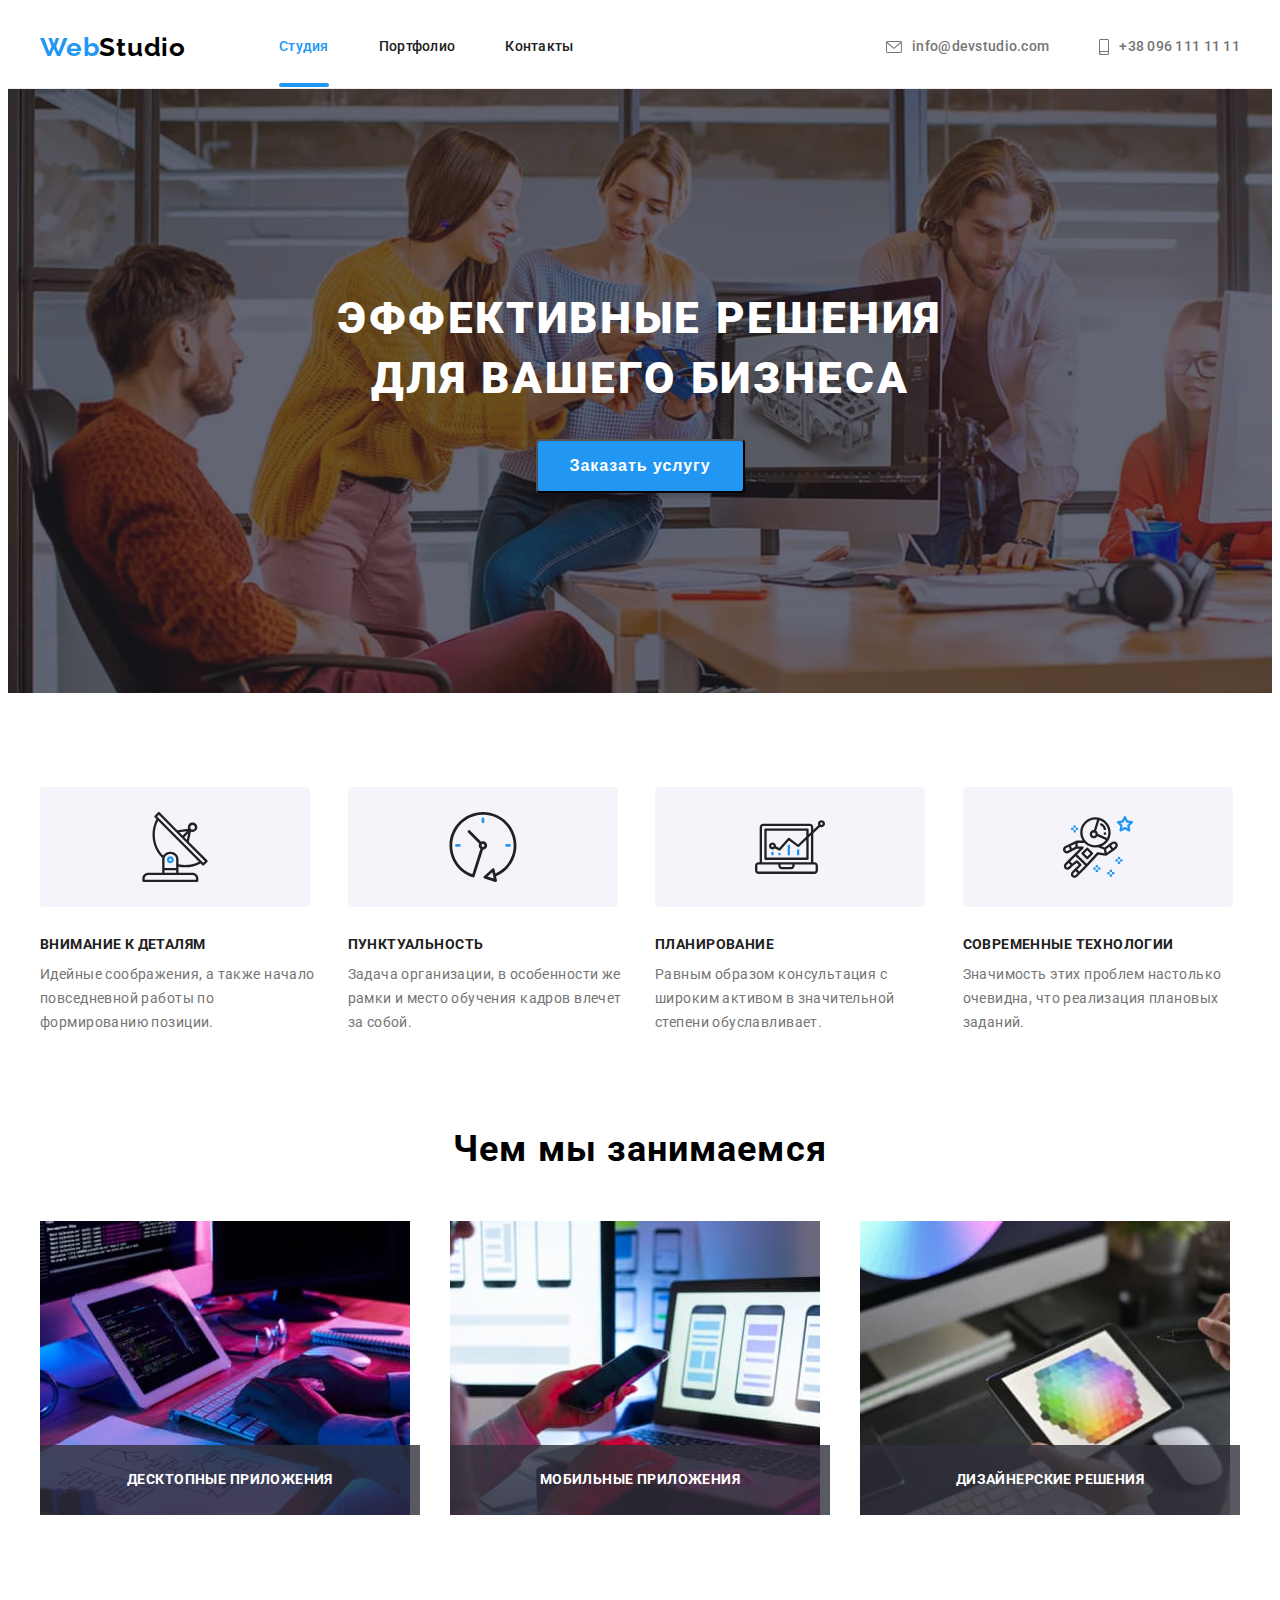
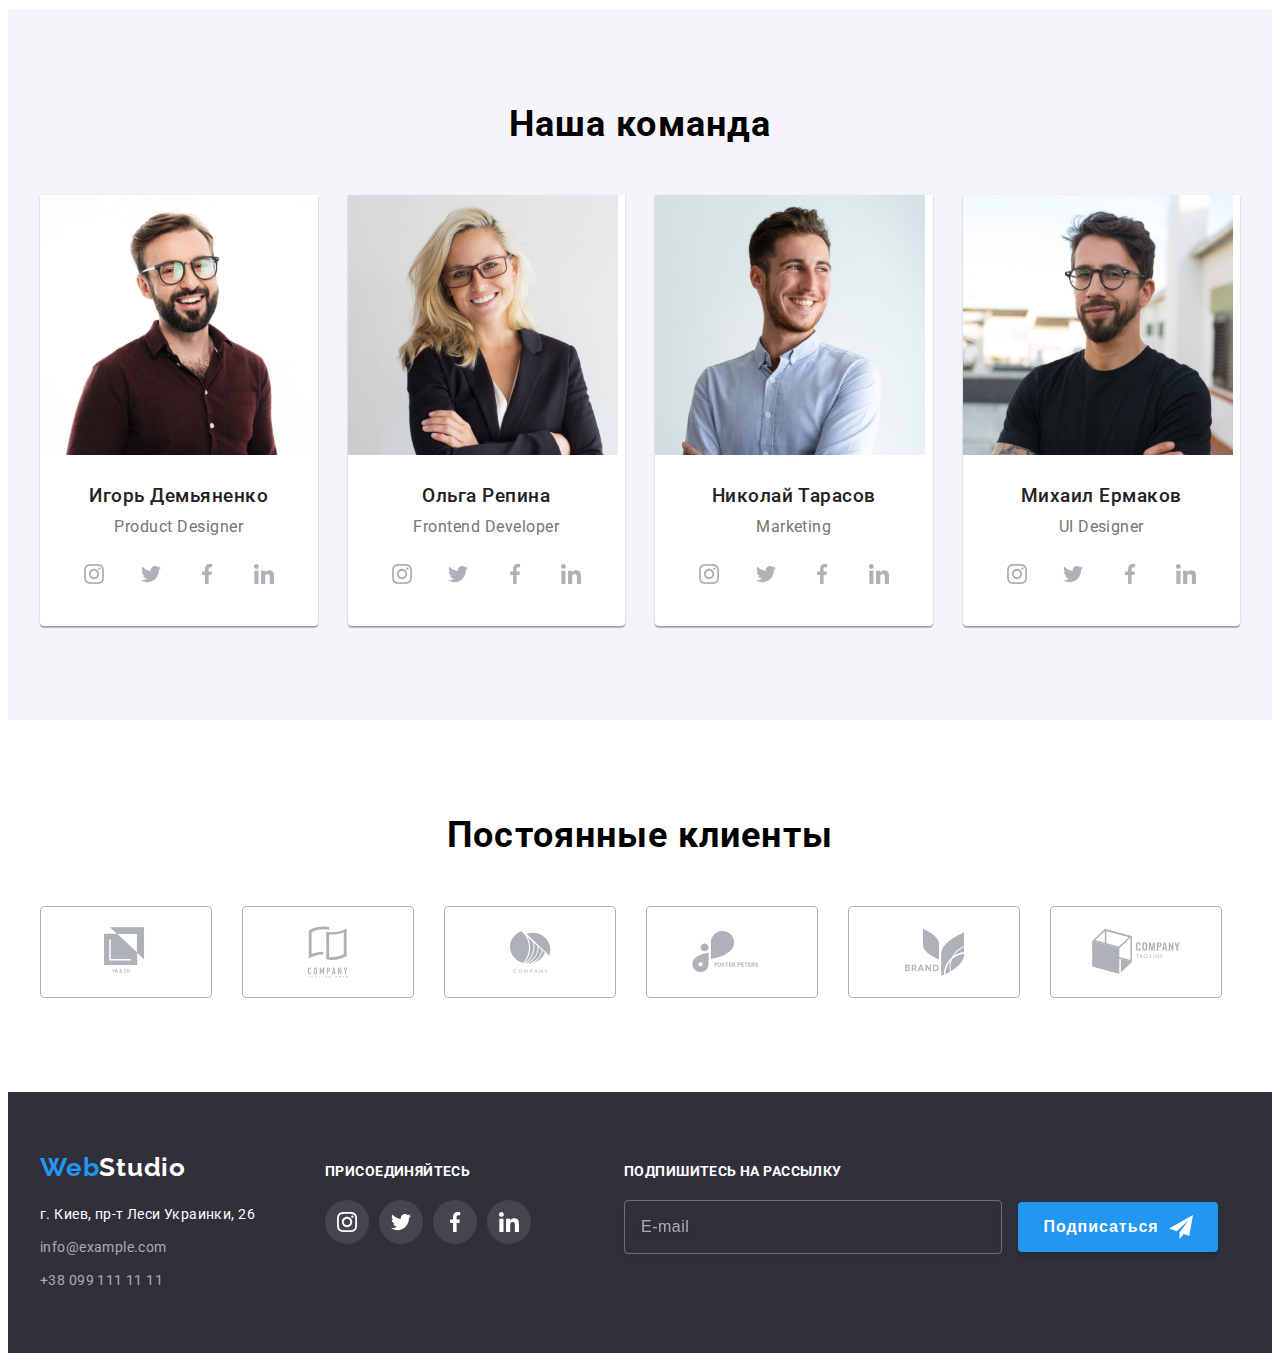
==== commit 152174b9: "переименование классов по методологии BEM" ====
--- a/index.html
+++ b/index.html
@@ -23,31 +23,31 @@
     <header class="header">
       <div class="container">
         <nav class="nav">
-          <a class="logo link" href="./index.html" lang="en">Web<span class="logo-black">Studio</span>
+          <a class="logo link" href="./index.html" lang="en">Web<span class="logo_theme_light">Studio</span>
           </a>
-          <ul class="nav-list list">
-            <li class="nav-item">
-              <a class="nav-link link current" href="./index.html">Студия</a>
-            </li>
-            <li class="nav-item">
-              <a class="nav-link link" href="./portfolio.html">Портфолио</a>
-            </li>
-            <li class="nav-item">
-              <a class="nav-link link" href="">Контакты</a>
+          <ul class="menu list">
+            <li class="menu__item">
+              <a class="menu__link link current" href="./index.html">Студия</a>
+            </li>
+            <li class="menu__item">
+              <a class="menu__link link" href="./portfolio.html">Портфолио</a>
+            </li>
+            <li class="menu__item">
+              <a class="menu__link link" href="">Контакты</a>
             </li>
           </ul>
         </nav>
         <ul class="contact-list list">
-          <li class="contact-item">
-            <a class="contact-link link" href="mailto:info@devstudio.com">
-              <svg class="contact-icon mail-icon" width="16px" height="12px">
+          <li class="contact-list__item">
+            <a class="contact-list__link link" href="mailto:info@devstudio.com">
+              <svg class="contact-list__icon mail-icon" width="16px" height="12px">
                 <use href="./images/sprite.svg#envelope"></use>
               </svg>info@devstudio.com
             </a>
           </li>
-          <li class="contact-item">
-            <a class="contact-link  link" href="tel:+380961111111">
-              <svg class="contact-icon tel-icon" width="10px" height="16px">
+          <li class="contact-list__item">
+            <a class="contact-list__link  link" href="tel:+380961111111">
+              <svg class="contact-list__icon tel-icon" width="10px" height="16px">
                 <use href="./images/sprite.svg#smartphone"></use>
               </svg>+38 096 111 11 11
             </a>
@@ -60,7 +60,7 @@
       <!-- HERO -->
       <section class="hero">
        <div class="container">
-          <h1 class="hero-title">Эффективные решения для вашего бизнеса</h1>
+          <h1 class="hero__title">Эффективные решения для вашего бизнеса</h1>
           <button class="modal-button" type="button" data-modal-open>Заказать услугу</button>
        </div>
       </section>
@@ -69,50 +69,50 @@
        <div class="container">
           <h2 class="section-title visually-hidden">Почему выбирают нас</h2>
           <ul class="about-list list">
-            <li class="about-item">
-              <div class="about-item-icon">
+            <li class="about-list__item">
+              <div class="about-list__icon">
                 <svg class="item-icon" width="70px" height="70px">
                   <use href="./images/sprite.svg#icon-antenna"></use>
                 </svg>
               </div>
-              <h3 class="about-item-title">Внимание к деталям</h3>
-              <p class="about-item-description">
+              <h3 class="about-list__title">Внимание к деталям</h3>
+              <p class="about-list__description">
                 Идейные соображения, а также начало повседневной работы по
                 формированию позиции.
               </p>
             </li>
-            <li class="about-item">
-              <div class="about-item-icon">
+            <li class="about-list__item">
+              <div class="about-list__icon">
                 <svg class="item-icon" width="70px" height="70px">
                   <use href="./images/sprite.svg#icon-clock"></use>
                 </svg>
               </div>
-              <h3 class="about-item-title">Пунктуальность</h3>
-              <p class="about-item-description">
+              <h3 class="about-list__title">Пунктуальность</h3>
+              <p class="about-list__description">
                 Задача организации, в особенности же рамки и место обучения кадров
                 влечет за собой.
               </p>
             </li>
-            <li class="about-item">
-             <div class="about-item-icon">
+            <li class="about-list__item">
+              <div class="about-list__icon">
                 <svg class="item-icon" width="70px" height="70px">
                   <use href="./images/sprite.svg#icon-diagram"></use>
                 </svg>
              </div>
-              <h3 class="about-item-title">Планирование</h3>
-              <p class="about-item-description">
+              <h3 class="about-list__title">Планирование</h3>
+              <p class="about-list__description">
                 Равным образом консультация с широким активом в значительной
                 степени обуславливает.
               </p>
             </li>
-            <li class="about-item">
-             <div class="about-item-icon">
+            <li class="about-list__item">
+              <div class="about-list__icon">
                 <svg class="item-icon" width="70px" height="70px">
                   <use href="./images/sprite.svg#icon-astronaut"></use>
                 </svg>
              </div>
-              <h3 class="about-item-title">Современные технологии</h3>
-              <p class="about-item-description">
+              <h3 class="about-list__title">Современные технологии</h3>
+              <p class="about-list__description">
                 Значимость этих проблем настолько очевидна, что реализация
                 плановых заданий.
               </p>
@@ -125,17 +125,17 @@
         <div class="container">
           <h2 class="section-title">Чем мы занимаемся</h2>
           <ul class="services-list list">
-            <li class="services-item">
+            <li class="services-list__item">
               <img src="./images/services/img.jpeg" alt="верстка сайта" width="370" height="294" />
-              <p class="services-item-overlay">Десктопные приложения</p>
-            </li>
-            <li class="services-item">
+              <p class="services-list__item-overlay">Десктопные приложения</p>
+            </li>
+            <li class="services-list__item">
               <img src="./images/services/img-1.jpeg" alt="мобильная адаптация сайта" width="370" height="294" />
-              <p class="services-item-overlay">Мобильные приложения</p>
-            </li>
-            <li class="services-item">
+              <p class="services-list__item-overlay">Мобильные приложения</p>
+            </li>
+            <li class="services-list__item">
               <img src="./images/services/img-2.jpeg" alt="создание дизайна сайта" width="370" height="294" />
-              <p class="services-item-overlay">Дизайнерские решения</p>
+              <p class="services-list__item-overlay">Дизайнерские решения</p>
             </li>
           </ul>
         </div>
@@ -145,36 +145,36 @@
         <div class="container">
           <h2 class="section-title">Наша команда</h2>
           <ul class="team-list list">
-            <li class="team-card">
+            <li class="team-list__card">
               <img src="./images/team/img.jpeg" alt="Фото Игорь Демьяненко" width="270" height="260" />
-              <div class="team-card-content">
-                <h3 class="team-title">Игорь Демьяненко</h3>
-              <p class="team-description" lang="en">Product Designer</p>
+              <div class="team-list__card-content">
+                <h3 class="team-list__title">Игорь Демьяненко</h3>
+                <p class="team-list__description" lang="en">Product Designer</p>
               <ul class="social-list list">
-                <li class="social-list-item">
-                  <a href="#" class="social-list-link link">
-                    <svg class="social-list-icon team-icon">
+                <li class="social-list__item">
+                  <a href="#" class="social-list__link link">
+                    <svg class="social-list__icon team-list__icon">
                       <use href="./images/sprite.svg#instagram"></use>
                     </svg>
                   </a>
                 </li>
-                <li class="social-list-item">
-                  <a href="#" class="social-list-link link">
-                    <svg class="social-list-icon team-icon">
+                <li class="social-list__item">
+                  <a href="#" class="social-list__link link">
+                    <svg class="social-list__icon team-list__icon">
                       <use href="./images/sprite.svg#twitter"></use>
                     </svg>
                   </a>
                 </li>
-                <li class="social-list-item">
-                  <a href="#" class="social-list-link link">
-                    <svg class="social-list-icon team-icon">
+                <li class="social-list__item">
+                  <a href="#" class="social-list__link link">
+                    <svg class="social-list__icon team-list__icon">
                       <use href="./images/sprite.svg#facebook"></use>
                     </svg>
                   </a>
                 </li>
-                <li class="social-list-item">
-                  <a href="#" class="social-list-link link">
-                    <svg class="social-list-icon team-icon">
+                <li class="social-list__item">
+                  <a href="#" class="social-list__link link">
+                    <svg class="social-list__icon team-list__icon">
                       <use href="./images/sprite.svg#linkedin"></use>
                     </svg>
                   </a>
@@ -182,36 +182,36 @@
               </ul>
               </div>
             </li>
-            <li class="team-card">
+            <li class="team-list__card">
               <img src="./images/team/img-1.jpeg" alt="фото Ольга Репина" width="270" height="260" />
-              <div class="team-card-content">
-                <h3 class="team-title">Ольга Репина</h3>
-              <p class="team-description" lang="en">Frontend Developer</p>
+              <div class="team-list__card-content">
+                <h3 class="team-list__title">Ольга Репина</h3>
+                <p class="team-list__description" lang="en">Frontend Developer</p>
               <ul class="social-list list">
-                <li class="social-list-item">
-                  <a href="#" class="social-list-link link">
-                    <svg class="social-list-icon team-icon">
+                <li class="social-list__item">
+                  <a href="#" class="social-list__link link">
+                    <svg class="social-list__icon team-list__icon">
                       <use href="./images/sprite.svg#instagram"></use>
                     </svg>
                   </a>
                 </li>
-                <li class="social-list-item">
-                  <a href="#" class="social-list-link link">
-                    <svg class="social-list-icon team-icon">
+                <li class="social-list__item">
+                  <a href="#" class="social-list__link link">
+                    <svg class="social-list__icon team-list__icon">
                       <use href="./images/sprite.svg#twitter"></use>
                     </svg>
                   </a>
                 </li>
-                <li class="social-list-item">
-                  <a href="#" class="social-list-link link">
-                    <svg class="social-list-icon team-icon">
+                <li class="social-list__item">
+                  <a href="#" class="social-list__link link">
+                    <svg class="social-list__icon team-list__icon">
                       <use href="./images/sprite.svg#facebook"></use>
                     </svg>
                   </a>
                 </li>
-                <li class="social-list-item">
-                  <a href="#" class="social-list-link link">
-                    <svg class="social-list-icon team-icon">
+                <li class="social-list__item">
+                  <a href="#" class="social-list__link link">
+                    <svg class="social-list__icon team-list__icon">
                       <use href="./images/sprite.svg#linkedin"></use>
                     </svg>
                   </a>
@@ -219,36 +219,36 @@
               </ul>
               </div>
             </li>
-            <li class="team-card">
+            <li class="team-list__card">
               <img src="./images/team/img-2.jpeg" alt="фото Николай Тарасов" width="270" height="260" />
-              <div class="team-card-content">
-                <h3 class="team-title">Николай Тарасов</h3>
-              <p class="team-description" lang="en">Marketing</p>
+              <div class="team-list__card-content">
+                <h3 class="team-list__title">Николай Тарасов</h3>
+                <p class="team-list__description" lang="en">Marketing</p>
               <ul class="social-list list">
-                <li class="social-list-item">
-                  <a href="#" class="social-list-link link">
-                    <svg class="social-list-icon team-icon">
+                <li class="social-list__item">
+                  <a href="#" class="social-list__link link">
+                    <svg class="social-list__icon team-list__icon">
                       <use href="./images/sprite.svg#instagram"></use>
                     </svg>
                   </a>
                 </li>
-                <li class="social-list-item">
-                  <a href="#" class="social-list-link link">
-                    <svg class="social-list-icon team-icon">
+                <li class="social-list__item">
+                  <a href="#" class="social-list__link link">
+                    <svg class="social-list__icon team-list__icon">
                       <use href="./images/sprite.svg#twitter"></use>
                     </svg>
                   </a>
                 </li>
-                <li class="social-list-item">
-                  <a href="#" class="social-list-link link">
-                    <svg class="social-list-icon team-icon">
+                <li class="social-list__item">
+                  <a href="#" class="social-list__link link">
+                    <svg class="social-list__icon team-list__icon">
                       <use href="./images/sprite.svg#facebook"></use>
                     </svg>
                   </a>
                 </li>
-                <li class="social-list-item">
-                  <a href="#" class="social-list-link link">
-                    <svg class="social-list-icon team-icon">
+                <li class="social-list__item">
+                  <a href="#" class="social-list__link link">
+                    <svg class="social-list__icon team-list__icon">
                       <use href="./images/sprite.svg#linkedin"></use>
                     </svg>
                   </a>
@@ -256,36 +256,36 @@
               </ul>
               </div>
             </li>
-            <li class="team-card">
+            <li class="team-list__card">
               <img src="./images/team/img-3.jpeg" alt="фото Михаил Ермаков" width="270" height="260" />
-              <div class="team-card-content">
-                <h3 class="team-title">Михаил Ермаков</h3>
-              <p class="team-description" lang="en">UI Designer</p>
+              <div class="team-list__card-content">
+                <h3 class="team-list__title">Михаил Ермаков</h3>
+                <p class="team-list__description" lang="en">UI Designer</p>
               <ul class="social-list list">
-                <li class="social-list-item">
-                  <a href="#" class="social-list-link link">
-                    <svg class="social-list-icon team-icon">
+                <li class="social-list__item">
+                  <a href="#" class="social-list__link link">
+                    <svg class="social-list__icon team-list__icon">
                       <use href="./images/sprite.svg#instagram"></use>
                     </svg>
                   </a>
                 </li>
-                <li class="social-list-item">
-                  <a href="#" class="social-list-link link">
-                    <svg class="social-list-icon team-icon">
+                <li class="social-list__item">
+                  <a href="#" class="social-list__link link">
+                    <svg class="social-list__icon team-list__icon">
                       <use href="./images/sprite.svg#twitter"></use>
                     </svg>
                   </a>
                 </li>
-                <li class="social-list-item">
-                  <a href="#" class="social-list-link link">
-                    <svg class="social-list-icon team-icon">
+                <li class="social-list__item">
+                  <a href="#" class="social-list__link link">
+                    <svg class="social-list__icon team-list__icon">
                       <use href="./images/sprite.svg#facebook"></use>
                     </svg>
                   </a>
                 </li>
-                <li class="social-list-item">
-                  <a href="#" class="social-list-link link">
-                    <svg class="social-list-icon team-icon">
+                <li class="social-list__item">
+                  <a href="#" class="social-list__link link">
+                    <svg class="social-list__icon team-list__icon">
                       <use href="./images/sprite.svg#linkedin"></use>
                     </svg>
                   </a>
@@ -301,44 +301,44 @@
         <div class="container">
           <h2 class="section-title">Постоянные клиенты</h2>
           <ul class="customer-list list">
-            <li class="customer-card ">
-              <a class="customer-link link" href="#">
-                <svg class="icon-logo" width="44.27px" height="49.23px">
+            <li class="customer-list__card ">
+              <a class="customer-list__link link" href="#">
+                <svg class="customer-list__logo" width="44.27px" height="49.23px">
                   <use href="./images/sprite.svg#icon-logo-1" ></use>
                 </svg>
               </a>
             </li>
-            <li class="customer-card">
-              <a class="customer-link link" href="#">
-                <svg class="icon-logo" width="40px" height="52px">
+            <li class="customer-list__card">
+              <a class="customer-list__link link" href="#">
+                <svg class="customer-list__logo" width="40px" height="52px">
                   <use href="./images/sprite.svg#icon-logo-2" ></use>
                 </svg>
               </a>
             </li>
-            <li class="customer-card">
-              <a class="customer-link link" href="#">
-                <svg class="icon-logo" width="41px" height="42.6px">
+            <li class="customer-list__card">
+              <a class="customer-list__link link" href="#">
+                <svg class="customer-list__logo" width="41px" height="42.6px">
                   <use href="./images/sprite.svg#icon-logo-3" ></use>
                 </svg>
               </a>
             </li>
-            <li class="customer-card">
-              <a class="customer-link link" href="#">
-                <svg class="icon-logo" width="79.66px" height="42.02px">
+            <li class="customer-list__card">
+              <a class="customer-list__link link" href="#">
+                <svg class="customer-list__logo" width="79.66px" height="42.02px">
                   <use href="./images/sprite.svg#icon-logo-4" ></use>
                 </svg>
               </a>
             </li>
-            <li class="customer-card">
-              <a class="customer-link link" href="#">
-                <svg class="icon-logo" width="59px" height="47px">
+            <li class="customer-list__card">
+              <a class="customer-list__link link" href="#">
+                <svg class="customer-list__logo" width="59px" height="47px">
                   <use href="./images/sprite.svg#icon-logo-5" ></use>
                 </svg>
               </a>
             </li>
-            <li class="customer-card ">
-              <a class="customer-link link" href="#">
-                <svg class="icon-logo" width="88.48px" height="45.44px">
+            <li class="customer-list__card ">
+              <a class="customer-list__link link" href="#">
+                <svg class="customer-list__logo" width="88.48px" height="45.44px">
                   <use href="./images/sprite.svg#icon-logo-6"></use>
                 </svg>
               </a>
@@ -352,21 +352,21 @@
     <footer class="footer">
      <div class="container">
         <div class="footer-contacts">
-          <a class="logo link" href="" lang="en">Web<span class="logo-white">Studio</span>
+          <a class="logo link" href="" lang="en">Web<span class="logo_theme_dark">Studio</span>
           </a>
           <address class="address">
-            <ul class="footer-contact-list list">
-              <li class="footer-contact-item">
-                <a class="address-link link" href="https://goo.gl/maps/NgNXpfJPbguRKjWw9" target="_blank"
+            <ul class="address-list list">
+              <li class="address-list__item">
+                <a class="address-list__link link" href="https://goo.gl/maps/NgNXpfJPbguRKjWw9" target="_blank"
                   rel="noreferrer noopener">г. Киев, пр-т Леси Украинки, 26
                 </a>
               </li>
-              <li class="footer-contact-item">
-                <a class="footer-contact-link link" href="mailto:info@example.com">info@example.com
+              <li class="address-list__item">
+                <a class="address-list__contact-link link" href="mailto:info@example.com">info@example.com
                 </a>
               </li>
-              <li class="footer-contact-item">
-                <a class="footer-contact-link link" href="tel:+380991111111">+38 099 111 11 11
+              <li class="address-list__item">
+                <a class="address-list__contact-link link" href="tel:+380991111111">+38 099 111 11 11
                 </a>
               </li>
             </ul>
@@ -375,30 +375,30 @@
         <div class="social">
           <b class="join">Присоединяйтесь</b>
           <ul class="social-list list">
-            <li class="social-list-item">
-              <a href="#" class="social-list-link link">
-                <svg class="social-list-icon footer-icon">
+            <li class="social-list__item">
+              <a href="#" class="social-list__link link">
+                <svg class="social-list__icon footer-icon">
                   <use href="./images/sprite.svg#instagram"></use>
                 </svg>
               </a>
             </li>
-            <li class="social-list-item">
-              <a href="#" class="social-list-link link">
-                <svg class="social-list-icon footer-icon">
+            <li class="social-list__item">
+              <a href="#" class="social-list__link link">
+                <svg class="social-list__icon footer-icon">
                   <use href="./images/sprite.svg#twitter"></use>
                 </svg>
               </a>
             </li>
-            <li class="social-list-item">
-              <a href="#" class="social-list-link link">
-                <svg class="social-list-icon footer-icon">
+            <li class="social-list__item">
+              <a href="#" class="social-list__link link">
+                <svg class="social-list__icon footer-icon">
                   <use href="./images/sprite.svg#facebook"></use>
                 </svg>
               </a>
             </li>
-            <li class="social-list-item">
-              <a href="#" class="social-list-link link">
-                <svg class="social-list-icon footer-icon">
+            <li class="social-list__item">
+              <a href="#" class="social-list__link link">
+                <svg class="social-list__icon footer-icon">
                   <use href="./images/sprite.svg#linkedin"></use>
                 </svg>
               </a>
--- a/css/main.min.css
+++ b/css/main.min.css
@@ -1,2 +1,2 @@
-:root{--main-font: "Roboto", sans-serif;--secondary-font: "Raleway", sans-serif;--body-bg-dark: #2f303a;--body-bg-accent: #f5f4fa;--primary-text-color: #212121;--secondary-text-color: #757575;--accent-color: #2196f3;--white-color: #ffffff;--black-color: #000000;--section-pt: 94px;--section-pb: 94px;--card-gap: 30px;--icon-color: #afb1b8;--cubik: cubic-bezier(0.4, 0, 0.2, 1)}.visually-hidden{position:absolute !important;clip:rect(1px 1px 1px 1px);clip:rect(1px, 1px, 1px, 1px);padding:0 !important;border:0 !important;height:1px !important;width:1px !important;overflow:hidden}body{font-family:var(--main-font);background-color:var(--white-color)}h1,h2,h3,h4,h5,h6,p{margin:0}ul,ol{margin:0;padding:0}img{display:block;max-width:100%;height:auto}.link{text-decoration:none}.list{list-style:none}.address{font-style:normal}.container{width:1200px;margin:0 auto;padding-left:15px;padding-right:15px}.modal-button{min-width:200px;padding:10px 32px;border-radius:4px;box-shadow:0px 4px 4px rgba(0,0,0,0.15);background-color:var(--accent-color);font-weight:700;font-size:16px;line-height:1.87;letter-spacing:0.06em;color:var(--white-color)}.section-title{margin-bottom:50px;font-weight:700;font-size:36px;line-height:1.16;text-align:center;letter-spacing:0.03em}.social-list{display:flex;justify-content:space-between}.social-list-item{display:flex}.social-list-item:not(:last-child){margin-right:10px}.social-list-link{display:flex;align-items:center;justify-content:center;width:44px;height:44px;border-radius:50%;background-color:rgba(255,255,255,0.1);outline:none;transition:background-color 250ms var(--cubik)}.social-list-link:hover,.social-list-link:focus{background-color:var(--accent-color)}.social-list-icon{width:20px;height:20px;transition:fill 250ms var(--cubik)}.social-list-link:hover .social-list-icon,.social-list-link:focus .social-list-icon{fill:var(--white-color)}.logo{font-family:var(--secondary-font);font-weight:700;font-size:26px;line-height:1.19;letter-spacing:0.03em;color:var(--accent-color)}.nav-list .current{position:relative;color:var(--accent-color)}.current::after{position:absolute;bottom:-33px;display:block;content:"";width:100%;height:4px;background-color:var(--accent-color);border-radius:2px}.backdrop{position:fixed;top:0;left:0;width:100vw;height:100vh;background-color:rgba(0,0,0,0.2);transition:opacity 250ms var(--cubik),transform 250ms var(--cubik),visibility 250ms var(--cubik)}.modal{position:absolute;top:50%;left:50%;transform:translate(-50%, -50%);width:528px;height:581px;background-color:var(--white-color)}.modal-close-btn{position:absolute;top:8px;right:8px;width:30px;height:30px;background:var(--white-color);border:1px solid rgba(0,0,0,0.1);border-radius:50%;cursor:pointer}.modal-close-btn .close-icon{position:absolute;top:50%;left:50%;transform:translate(-50%, -50%);transition:fill 250ms var(--cubik)}.modal-close-btn:focus .close-icon,.modal-close-btn:hover .close-icon{fill:var(--accent-color)}.is-hidden{opacity:0;visibility:hidden;pointer-events:none;transform:scale(1.5)}.modal-form-title{font-weight:700;font-size:20px;line-height:1.15;text-align:center;letter-spacing:0.03em;margin-bottom:15px;color:var(--primary-text-color)}.modal-form{display:flex;flex-direction:column;padding:40px}.modal-form-field{margin-bottom:10px;font-size:12px;line-height:1.16;letter-spacing:0.01em;color:var(--secondary-text-color)}.modal-form-input-wrapper{position:relative;display:block;margin-top:4px}.modal-form-input{width:100%;height:40px;border:1px solid rgba(33,33,33,0.2);border-radius:4px;padding-left:42px;transition:border-color 250ms var(--cubik)}.modal-form-input:focus{outline:none;border-color:var(--accent-color)}.modal-form-icon{position:absolute;top:50%;left:12px;transform:translateY(-50%);transition:fill 250ms var(--cubik);cursor:pointer}.modal-form-input:focus+.modal-form-icon{fill:var(--accent-color)}.modal-form-message{width:100%;height:120px;padding:12px 16px;resize:none;border:1px solid rgba(33,33,33,0.2);border-radius:4px;transition:border-color 250ms var(--cubik)}.modal-form-message:focus{outline:none;border-color:var(--accent-color)}.modal-form-message::placeholder{font-size:12px;line-height:1.16;letter-spacing:0.01em;color:rgba(117,117,117,0.5)}.modal-form-check-desc{display:flex;align-items:center;font-size:14px;line-height:1.71;letter-spacing:0.03em;color:var(--secondary-text-color)}.modal-form-check-desc::before{display:block;content:"";width:16px;height:15px;margin-right:8px;border:2px solid var(--primary-text-color);border-radius:2px;cursor:pointer;transition:border-color 250ms var(--cubik)}.modal-form-term:focus+.modal-form-check-desc::before{border-color:var(--accent-color)}.modal-form-term:checked+.modal-form-check-desc::before{background-image:url(../images/modal/icon-check.svg);background-origin:border-box;border:transparent;border-radius:2px;background-color:var(--accent-color)}.term-link{color:var(--accent-color)}.modal-form-btn{align-self:center;min-width:200px;padding:10px 55px;margin-top:30px;font-weight:700;font-size:16px;line-height:1.87;letter-spacing:0.06em;color:var(--white-color);background:var(--accent-color);box-shadow:0px 4px 4px rgba(0,0,0,0.15);outline:none;border:none;border-radius:4px;transition:background-color 250ms var(--cubik)}.modal-form-btn:hover,.modal-form-btn:focus{background-color:#188ce8}.filter-list{display:flex;justify-content:center;margin-bottom:50px}.filter-item{display:block}.filter-list .filter-item+.filter-item{margin-left:8px}.filter-button{padding:6px 22px;border-radius:4px;border:none;font-weight:500;font-size:16px;line-height:1.62;letter-spacing:0.03em;color:var(--primary-text-color);background-color:var(--body-bg-accent);cursor:pointer;transition:background-color 250ms var(--cubik),color 250ms var(--cubik),box-shadow 250ms var(--cubik)}.filter-button:hover,.filter-button:focus{background-color:var(--accent-color);color:var(--white-color);box-shadow:0px 3px 1px rgba(0,0,0,0.1),0px 1px 2px rgba(0,0,0,0.08),0px 2px 2px rgba(0,0,0,0.12)}.nav .logo{margin-right:93px}.logo-black{color:var(--black-color)}.header{padding-top:24px;padding-bottom:25px;border-bottom:1px solid #ececec;background-color:var(--white-color)}.header .container{display:flex;align-items:center}.nav,.nav-list,.contact-list{display:flex;align-items:center;font-weight:500;font-size:14px;line-height:1.14;letter-spacing:0.02em}.nav-link{color:var(--primary-text-color);transition:color 250ms var(--cubik),fill 250ms var(--cubik)}.nav-list .nav-item+.nav-item,.contact-list .contact-item+.contact-item{margin-left:50px}.contact-list{margin-left:auto}.contact-item{display:flex;text-align:center}.nav-link:hover,.nav-link:focus,.contact-link:hover,.contact-link:focus,.contact-link:hover .contact-icon,.contact-link:focus .contact-icon{color:var(--accent-color);fill:var(--accent-color)}.contact-link{display:inline-flex;align-items:center;color:var(--secondary-text-color);transition:color 250ms var(--cubik),fill 250ms var(--cubik)}.contact-icon{margin-right:10px;align-items:center;fill:currentColor;transition:color 250ms var(--cubik),fill 250ms var(--cubik)}.hero{margin:0 auto;padding-top:200px;padding-bottom:200px;background:var(--body-bg-dark);background-image:linear-gradient(rgba(47,48,58,0.4), rgba(47,48,58,0.4)),url(../images/hero/bg.jpeg);background-repeat:no-repeat;background-size:cover;max-width:1600px}.hero .container{width:696px;text-align:center}.hero-title{margin-bottom:30px;font-weight:900;font-size:44px;line-height:1.36;text-align:center;letter-spacing:0.06em;text-transform:uppercase;color:var(--white-color)}.about{padding-top:var(--section-pt);padding-bottom:var(--section-pb)}.about-list{display:flex;flex-wrap:wrap;margin-left:calc(-1 * var(--card-gap));margin-top:calc(-1 * var(--card-gap))}.about-item{flex-basis:calc(100% / 4 - var(--card-gap));margin-left:var(--card-gap);margin-top:var(--card-gap)}.about-item-icon{display:flex;align-items:center;justify-content:center;width:270px;height:120px;margin-bottom:30px;background-color:var(--body-bg-accent);border-radius:4px}.about-item-title{margin-bottom:10px;font-size:14px;letter-spacing:0.03em;font-weight:700;line-height:1.17;text-transform:uppercase;color:var(--primary-text-color)}.about-item-description{font-size:14px;letter-spacing:0.03em;line-height:1.71;color:var(--secondary-text-color)}.services{padding-bottom:var(--section-pb)}.services-list{display:flex;flex-wrap:wrap;margin-left:calc(-1 * var(--card-gap));margin-top:calc(-1 * var(--card-gap))}.services-item{position:relative;flex-basis:calc(100% / 3 - var(--card-gap));margin-left:var(--card-gap);margin-top:var(--card-gap)}.services-item-overlay{position:absolute;display:flex;align-items:center;justify-content:center;bottom:0;left:0;width:100%;height:70px;font-weight:700;font-size:14px;line-height:1.14;letter-spacing:0.03em;text-transform:uppercase;color:#ffffff;background-color:rgba(47,48,58,0.8)}.team{padding-top:var(--section-pt);padding-bottom:var(--section-pb);background-color:var(--body-bg-accent)}.team-list{display:flex;flex-wrap:wrap;margin-left:calc(-1 * var(--card-gap));margin-top:calc(-1 * var(--card-gap))}.team-card{flex-basis:calc(100% / 4 - var(--card-gap));margin-left:var(--card-gap);margin-top:var(--card-gap);font-size:16px;line-height:1.18;text-align:center;letter-spacing:0.03em;background-color:var(--white-color);box-shadow:0px 1px 3px rgba(0,0,0,0.12),0px 1px 1px rgba(0,0,0,0.14),0px 2px 1px rgba(0,0,0,0.2);border-radius:0px 0px 4px 4px}.team-card-content{padding-top:var(--card-gap);padding-bottom:var(--card-gap);padding-left:32px;padding-right:32px}.team-title{margin-bottom:10px;font-weight:500;color:var(--primary-text-color)}.team-description{margin-bottom:16px;color:var(--secondary-text-color)}.team-icon{fill:var(--icon-color)}.customers{padding-top:var(--section-pt);padding-bottom:var(--section-pb)}.customer-list{display:flex;flex-wrap:wrap;align-items:center}.customer-list .customer-card+.customer-card{margin-left:var(--card-gap)}.customer-link{display:flex;justify-content:center;align-items:center;width:170px;height:90px;border:1px solid var(--icon-color);border-radius:4px;transition:border-color 250ms var(--cubik)}.customer-link:hover,.customer-link:focus{border-color:var(--accent-color)}.icon-logo{fill:var(--icon-color);transition:fill 250ms var(--cubik)}.customer-link:hover .icon-logo,.customer-link:focus .icon-logo{fill:var(--accent-color)}.footer{margin:0 auto;padding-top:60px;padding-bottom:60px;background:var(--body-bg-dark)}.footer .container{display:flex;align-items:baseline}.footer-contact-list{margin-bottom:-9px}.footer-contact-item{margin-bottom:9px}.logo-white{display:inline-block;margin-bottom:20px;color:var(--white-color)}.address{font-size:14px;line-height:1.71;letter-spacing:0.03em}.address-link{color:var(--white-color)}.footer-contact-link{color:rgba(255,255,255,0.6)}.social{margin-left:70px}.join{display:block;margin-bottom:20px;font-weight:700;font-size:14px;line-height:1.14;letter-spacing:00.03em;text-transform:uppercase;color:var(--white-color)}.footer-icon{fill:var(--white-color)}.signup{margin-left:93px}.signup-form-input{height:50px;min-width:358px;margin-right:12px;padding-left:16px;font-size:16px;line-height:1.25;letter-spacing:0.03em;color:var(--white-color);background-color:transparent;outline:none;border:1px solid rgba(255,255,255,0.3);filter:drop-shadow(0px 4px 4px rgba(0,0,0,0.15));border-radius:4px;transition:border-color 250ms var(--cubik)}.signup-form-input:focus{border-color:var(--accent-color)}.signup-form-input::placeholder{font-size:16px;line-height:1.25;letter-spacing:0.03em;color:rgba(255,255,255,0.6)}.signup-form-btn{display:inline-flex;align-items:center;justify-content:center;width:200px;height:50px;font-weight:700;font-size:16px;line-height:1.87;text-align:center;letter-spacing:0.06em;color:var(--white-color);background:var(--accent-color);box-shadow:0px 4px 4px rgba(0,0,0,0.15);outline:none;border:none;border-radius:4px;cursor:pointer;transition:background-color 250ms var(--cubik)}.btn-icon{margin-left:10px}.signup-form-btn:hover,.signup-form-btn:focus{background-color:#188ce8}.gallery{padding-top:var(--section-pt);padding-bottom:var(--section-pb)}.gallery-list{display:flex;flex-wrap:wrap;margin-top:calc(-1 * var(--card-gap));margin-left:calc(-1 * var(--card-gap))}.gallery-card{flex-basis:calc(100% / 3 - var(--card-gap));margin-left:var(--card-gap);margin-top:var(--card-gap);border:0;background-color:var(--white-color);transition:box-shadow 250ms var(--cubik)}.gallery-card:hover{box-shadow:0px 1px 1px rgba(0,0,0,0.12),0px 4px 4px rgba(0,0,0,0.06),1px 4px 6px rgba(0,0,0,0.16)}.card-thumb{position:relative;overflow:hidden}.card-thumb-overlay{position:absolute;top:0;left:0;width:100%;height:100%;font-size:18px;line-height:1.56;letter-spacing:0.03em;color:var(--white-color);padding:63px 24px;background-color:rgba(33,150,243,0.9);overflow:scroll;transform:translateY(100%);transition:transform 250ms var(--cubik)}.card-link:hover .card-thumb-overlay,.card-link:focus .card-thumb-overlay{transform:translateY(0)}.card-content{padding:20px 24px;border:1px solid #eeeeee;border-top:none}.gallery-card-title{font-weight:700;font-size:18px;line-height:2;letter-spacing:0.06em;color:var(--primary-text-color)}.gallery-card-description{font-size:16px;line-height:1.87;letter-spacing:0.03em;color:var(--secondary-text-color)}
+:root{--main-font: "Roboto", sans-serif;--secondary-font: "Raleway", sans-serif;--body-bg-dark: #2f303a;--body-bg-accent: #f5f4fa;--primary-text-color: #212121;--secondary-text-color: #757575;--accent-color: #2196f3;--white-color: #ffffff;--black-color: #000000;--section-pt: 94px;--section-pb: 94px;--card-gap: 30px;--icon-color: #afb1b8;--cubik: cubic-bezier(0.4, 0, 0.2, 1)}.visually-hidden{position:absolute !important;clip:rect(1px 1px 1px 1px);clip:rect(1px, 1px, 1px, 1px);padding:0 !important;border:0 !important;height:1px !important;width:1px !important;overflow:hidden}body{font-family:var(--main-font);background-color:var(--white-color)}h1,h2,h3,h4,h5,h6,p{margin:0}ul,ol{margin:0;padding:0}img{display:block;max-width:100%;height:auto}.link{text-decoration:none}.list{list-style:none}.address{font-style:normal}.container{width:1200px;margin:0 auto;padding-left:15px;padding-right:15px}.header .container{display:flex;align-items:center}.hero .container{width:696px;text-align:center}.footer .container{display:flex;align-items:baseline}.logo{font-family:var(--secondary-font);font-weight:700;font-size:26px;line-height:1.19;letter-spacing:.03em;color:var(--accent-color)}.logo_theme_light{color:var(--black-color)}.logo_theme_dark{color:var(--white-color)}.modal-button{min-width:200px;padding:10px 32px;border-radius:4px;box-shadow:0px 4px 4px rgba(0,0,0,0.15);background-color:var(--accent-color);font-weight:700;font-size:16px;line-height:1.88;letter-spacing:.06em;color:var(--white-color)}.menu .current{position:relative;color:var(--accent-color)}.current::after{position:absolute;bottom:-33px;display:block;content:"";width:100%;height:4px;background-color:var(--accent-color);border-radius:2px}.section-title{margin-bottom:50px;font-weight:700;font-size:36px;line-height:1.17;letter-spacing:.03em;text-align:center}.social-list{display:flex;justify-content:space-between}.social-list__item{display:flex}.social-list__item:not(:last-child){margin-right:10px}.social-list__link{display:flex;align-items:center;justify-content:center;width:44px;height:44px;border-radius:50%;background-color:rgba(255,255,255,0.1);outline:none;transition:background-color 250ms var(--cubik)}.social-list__link:hover,.social-list__link:focus{background-color:var(--accent-color)}.social-list__icon{width:20px;height:20px;fill:var(--white-color);transition:fill 250ms var(--cubik)}.social-list__link:hover .social-list__icon,.social-list__link:focus .social-list__icon{fill:var(--white-color)}.filter-list{display:flex;justify-content:center;margin-bottom:50px}.filter-item{display:block}.filter-list .filter-item+.filter-item{margin-left:8px}.filter-button{padding:6px 22px;border-radius:4px;border:none;font-weight:500;font-size:16px;line-height:1.63;letter-spacing:.03em;color:var(--primary-text-color);background-color:var(--body-bg-accent);cursor:pointer;transition:background-color 250ms var(--cubik),color 250ms var(--cubik),box-shadow 250ms var(--cubik)}.filter-button:hover,.filter-button:focus{background-color:var(--accent-color);color:var(--white-color);box-shadow:0px 3px 1px rgba(0,0,0,0.1),0px 1px 2px rgba(0,0,0,0.08),0px 2px 2px rgba(0,0,0,0.12)}.modal{position:absolute;top:50%;left:50%;transform:translate(-50%, -50%);width:528px;height:581px;background-color:var(--white-color)}.modal-close-btn{position:absolute;top:8px;right:8px;width:30px;height:30px;background:var(--white-color);border:1px solid rgba(0,0,0,0.1);border-radius:50%;cursor:pointer}.modal-close-btn .close-icon{position:absolute;top:50%;left:50%;transform:translate(-50%, -50%);transition:fill 250ms var(--cubik)}.modal-close-btn:focus .close-icon,.modal-close-btn:hover .close-icon{fill:var(--accent-color)}.is-hidden{opacity:0;visibility:hidden;pointer-events:none;transform:scale(1.5)}.modal-form-title{font-weight:700;font-size:20px;line-height:1.15;letter-spacing:.03em;text-align:center;margin-bottom:15px;color:var(--primary-text-color)}.modal-form{display:flex;flex-direction:column;padding:40px}.modal-form-field{margin-bottom:10px;font-weight:400;font-size:12px;line-height:1.17;letter-spacing:.01em;color:var(--secondary-text-color)}.modal-form-input-wrapper{position:relative;display:block;margin-top:4px}.modal-form-input{width:100%;height:40px;border:1px solid rgba(33,33,33,0.2);border-radius:4px;padding-left:42px;transition:border-color 250ms var(--cubik)}.modal-form-input:focus{outline:none;border-color:var(--accent-color)}.modal-form-icon{position:absolute;top:50%;left:12px;transform:translateY(-50%);transition:fill 250ms var(--cubik);cursor:pointer}.modal-form-input:focus+.modal-form-icon{fill:var(--accent-color)}.modal-form-message{width:100%;height:120px;padding:12px 16px;resize:none;border:1px solid rgba(33,33,33,0.2);border-radius:4px;transition:border-color 250ms var(--cubik)}.modal-form-message:focus{outline:none;border-color:var(--accent-color)}.modal-form-message::placeholder{font-weight:400;font-size:12px;line-height:1.17;letter-spacing:.01em;color:rgba(117,117,117,0.5)}.modal-form-check-desc{display:flex;align-items:center;font-weight:400;font-size:14px;line-height:1.71;letter-spacing:.03em;color:var(--secondary-text-color)}.modal-form-check-desc::before{display:block;content:"";width:16px;height:15px;margin-right:8px;border:2px solid var(--primary-text-color);border-radius:2px;cursor:pointer;transition:border-color 250ms var(--cubik)}.modal-form-term:focus+.modal-form-check-desc::before{border-color:var(--accent-color)}.modal-form-term:checked+.modal-form-check-desc::before{background-image:url(../images/modal/icon-check.svg);background-origin:border-box;border:transparent;border-radius:2px;background-color:var(--accent-color)}.term-link{color:var(--accent-color)}.modal-form-btn{align-self:center;min-width:200px;padding:10px 55px;margin-top:30px;font-weight:700;font-size:16px;line-height:1.88;letter-spacing:.06em;color:var(--white-color);background:var(--accent-color);box-shadow:0px 4px 4px rgba(0,0,0,0.15);outline:none;border:none;border-radius:4px;transition:background-color 250ms var(--cubik)}.modal-form-btn:hover,.modal-form-btn:focus{background-color:#188ce8}.backdrop{position:fixed;top:0;left:0;width:100vw;height:100vh;background-color:rgba(0,0,0,0.2);transition:opacity 250ms var(--cubik),transform 250ms var(--cubik),visibility 250ms var(--cubik)}.signup{margin-left:93px}.signup-form-input{height:50px;min-width:358px;margin-right:12px;padding-left:16px;font-weight:400;font-size:16px;line-height:1.25;letter-spacing:.03em;color:var(--white-color);background-color:transparent;outline:none;border:1px solid rgba(255,255,255,0.3);filter:drop-shadow(0px 4px 4px rgba(0,0,0,0.15));border-radius:4px;transition:border-color 250ms var(--cubik)}.signup-form-input:focus{border-color:var(--accent-color)}.signup-form-input::placeholder{font-weight:400;font-size:16px;line-height:1.25;letter-spacing:.03em;color:rgba(255,255,255,0.6)}.signup-form-btn{display:inline-flex;align-items:center;justify-content:center;width:200px;height:50px;font-weight:700;font-size:16px;line-height:1.88;letter-spacing:.06em;text-align:center;color:var(--white-color);background:var(--accent-color);box-shadow:0px 4px 4px rgba(0,0,0,0.15);outline:none;border:none;border-radius:4px;cursor:pointer;transition:background-color 250ms var(--cubik)}.signup-form-btn:hover,.signup-form-btn:focus{background-color:#188ce8}.btn-icon{margin-left:10px}.header{padding-top:24px;padding-bottom:25px;border-bottom:1px solid #ececec;background-color:var(--white-color)}.nav{display:flex;align-items:center;font-weight:500;font-size:14px;line-height:1.14;letter-spacing:.02em}.nav .logo{margin-right:93px}.menu{display:flex;align-items:center;font-weight:500;font-size:14px;line-height:1.14;letter-spacing:.02em}.menu .menu__item+.menu__item{margin-left:50px}.menu__link{color:var(--primary-text-color);transition:color 250ms var(--cubik),fill 250ms var(--cubik)}.menu__link:hover,.menu__link:focus{color:var(--accent-color);fill:var(--accent-color)}.contact-list{display:flex;align-items:center;margin-left:auto;font-weight:500;font-size:14px;line-height:1.14;letter-spacing:.02em}.contact-list .contact-list__item+.contact-list__item{margin-left:50px}.contact-list__item{display:flex;text-align:center}.contact-list__link{display:inline-flex;align-items:center;color:var(--secondary-text-color);transition:color 250ms var(--cubik),fill 250ms var(--cubik)}.contact-list__link:hover,.contact-list__link:focus{color:var(--accent-color);fill:var(--accent-color)}.contact-list__icon{margin-right:10px;align-items:center;fill:currentColor;transition:color 250ms var(--cubik),fill 250ms var(--cubik)}.contact-list__link:hover .contact-list__icon,.contact-list__link:focus .contact-list__icon{color:var(--accent-color);fill:var(--accent-color)}.hero{margin:0 auto;padding-top:200px;padding-bottom:200px;background:var(--body-bg-dark);background-image:linear-gradient(rgba(47,48,58,0.4), rgba(47,48,58,0.4)),url(../images/hero/bg.jpeg);background-repeat:no-repeat;background-size:cover;max-width:1600px}.hero__title{margin-bottom:30px;font-weight:900;font-size:44px;line-height:1.36;letter-spacing:.06em;text-align:center;text-transform:uppercase;color:var(--white-color)}.about{padding-top:var(--section-pt);padding-bottom:var(--section-pb)}.about-list{display:flex;flex-wrap:wrap;margin-left:calc(-1 * var(--card-gap));margin-top:calc(-1 * var(--card-gap))}.about-list__item{flex-basis:calc(100% / 4 - var(--card-gap));margin-left:var(--card-gap);margin-top:var(--card-gap)}.about-list__icon{display:flex;align-items:center;justify-content:center;width:270px;height:120px;margin-bottom:30px;background-color:var(--body-bg-accent);border-radius:4px}.about-list__title{margin-bottom:10px;font-weight:700;font-size:14px;line-height:1.14;letter-spacing:.03em;text-transform:uppercase;color:var(--primary-text-color)}.about-list__description{font-weight:400;font-size:14px;line-height:1.71;letter-spacing:.03em;color:var(--secondary-text-color)}.services{padding-bottom:var(--section-pb)}.services-list{display:flex;flex-wrap:wrap;margin-left:calc(-1 * var(--card-gap));margin-top:calc(-1 * var(--card-gap))}.services-list__item{position:relative;flex-basis:calc(100% / 3 - var(--card-gap));margin-left:var(--card-gap);margin-top:var(--card-gap)}.services-list__item-overlay{position:absolute;display:flex;align-items:center;justify-content:center;bottom:0;left:0;width:100%;height:70px;font-weight:700;font-size:14px;line-height:1.14;letter-spacing:.03em;text-transform:uppercase;color:#ffffff;background-color:rgba(47,48,58,0.8)}.team{padding-top:var(--section-pt);padding-bottom:var(--section-pb);background-color:var(--body-bg-accent)}.team-list{display:flex;flex-wrap:wrap;margin-left:calc(-1 * var(--card-gap));margin-top:calc(-1 * var(--card-gap))}.team-list__card{flex-basis:calc(100% / 4 - var(--card-gap));margin-left:var(--card-gap);margin-top:var(--card-gap);font-weight:400;font-size:16px;line-height:1.19;letter-spacing:.03em;text-align:center;background-color:var(--white-color);box-shadow:0px 1px 3px rgba(0,0,0,0.12),0px 1px 1px rgba(0,0,0,0.14),0px 2px 1px rgba(0,0,0,0.2);border-radius:0px 0px 4px 4px}.team-list__card-content{padding-top:var(--card-gap);padding-bottom:var(--card-gap);padding-left:32px;padding-right:32px}.team-list__title{margin-bottom:10px;font-weight:500;color:var(--primary-text-color)}.team-list__description{margin-bottom:16px;color:var(--secondary-text-color)}.team-list__icon{fill:var(--icon-color)}.customers{padding-top:var(--section-pt);padding-bottom:var(--section-pb)}.customer-list{display:flex;flex-wrap:wrap;align-items:center}.customer-list__card+.customer-list__card{margin-left:var(--card-gap)}.customer-list__link{display:flex;justify-content:center;align-items:center;width:170px;height:90px;border:1px solid var(--icon-color);border-radius:4px;transition:border-color 250ms var(--cubik)}.customer-list__link:hover,.customer-list__link:focus{border-color:var(--accent-color)}.customer-list__logo{fill:var(--icon-color);transition:fill 250ms var(--cubik)}.customer-list__link:hover .customer-list__logo,.customer-list__link:focus .customer-list__logo{fill:var(--accent-color)}.footer{margin:0 auto;padding-top:60px;padding-bottom:60px;background:var(--body-bg-dark)}.address{margin-top:20px;font-weight:400;font-size:14px;line-height:1.71;letter-spacing:.03em}.address-list{margin-bottom:-9px}.address-list__item{margin-bottom:9px}.address-list__link{color:var(--white-color)}.address-list__contact-link{color:rgba(255,255,255,0.6)}.social{margin-left:70px}.join{display:block;margin-bottom:20px;font-weight:700;font-size:14px;line-height:1.14;letter-spacing:.03em;text-transform:uppercase;color:var(--white-color)}.gallery{padding-top:var(--section-pt);padding-bottom:var(--section-pb)}.gallery-list{display:flex;flex-wrap:wrap;margin-top:calc(-1 * var(--card-gap));margin-left:calc(-1 * var(--card-gap))}.gallery-card{flex-basis:calc(100% / 3 - var(--card-gap));margin-left:var(--card-gap);margin-top:var(--card-gap);border:0;background-color:var(--white-color);transition:box-shadow 250ms var(--cubik)}.gallery-card:hover{box-shadow:0px 1px 1px rgba(0,0,0,0.12),0px 4px 4px rgba(0,0,0,0.06),1px 4px 6px rgba(0,0,0,0.16)}.card-thumb{position:relative;overflow:hidden}.card-thumb-overlay{position:absolute;top:0;left:0;width:100%;height:100%;font-weight:400;font-size:18px;line-height:1.56;letter-spacing:.03em;color:var(--white-color);padding:63px 24px;background-color:rgba(33,150,243,0.9);overflow:scroll;transform:translateY(100%);transition:transform 250ms var(--cubik)}.card-link:hover .card-thumb-overlay,.card-link:focus .card-thumb-overlay{transform:translateY(0)}.card-content{padding:20px 24px;border:1px solid #eeeeee;border-top:none}.gallery-card-title{font-weight:700;font-size:18px;line-height:2;letter-spacing:.06em;color:var(--primary-text-color)}.gallery-card-description{font-weight:400;font-size:16px;line-height:1.88;letter-spacing:.03em;color:var(--secondary-text-color)}
 /*# sourceMappingURL=main.min.css.map */